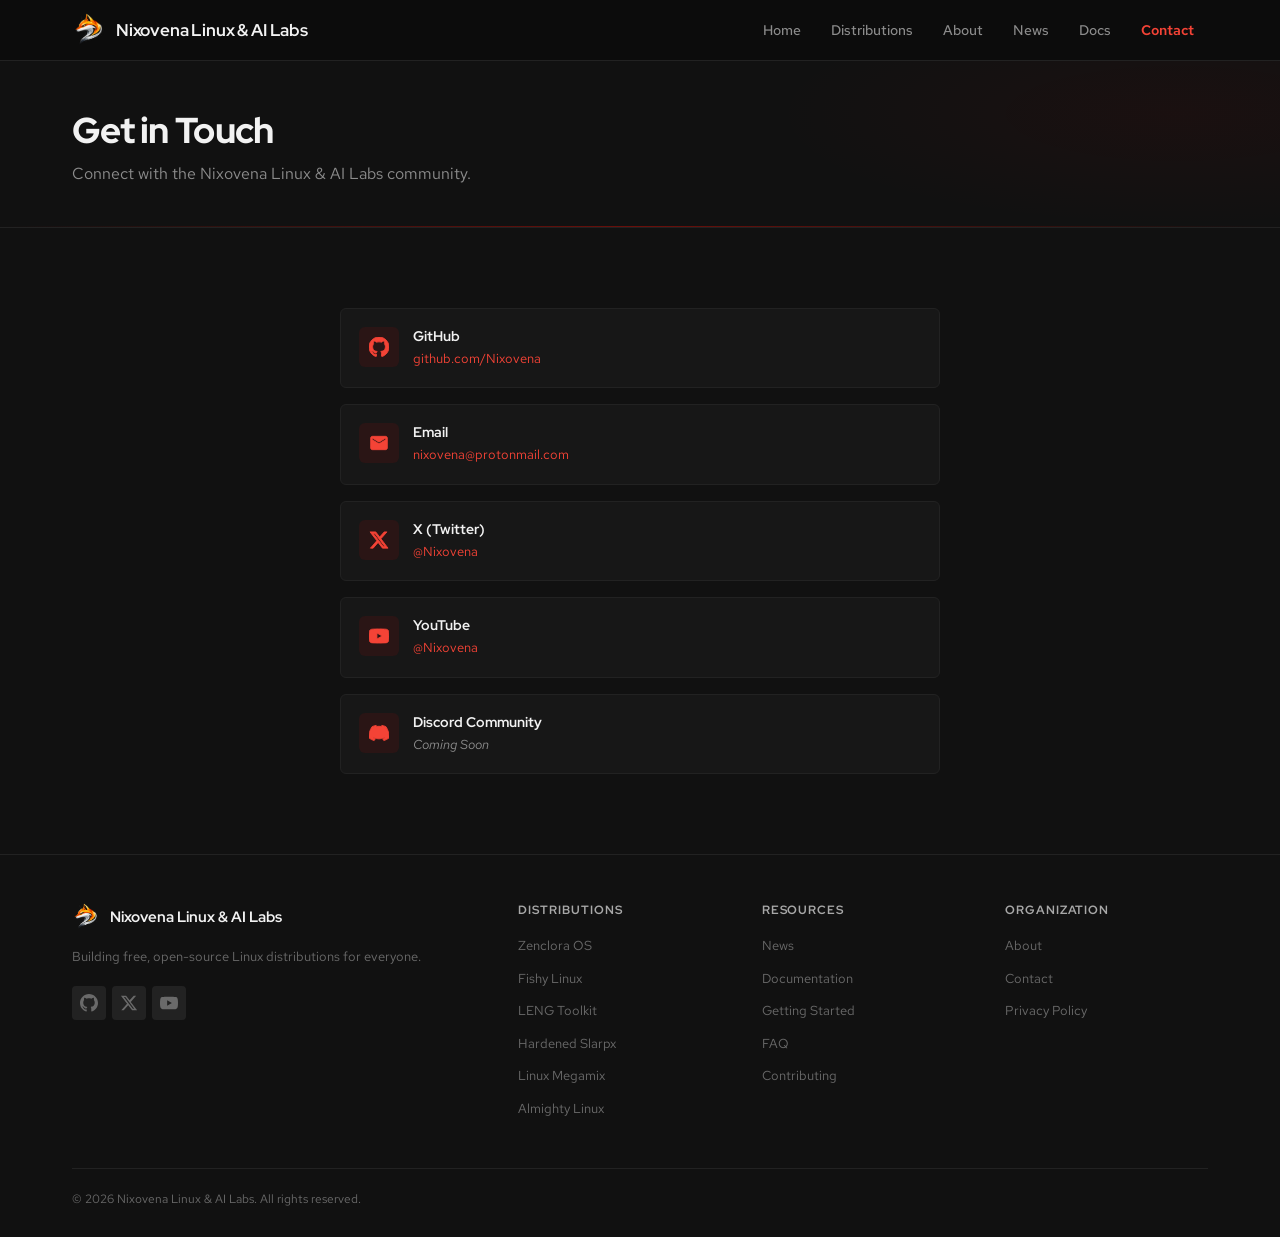
==== contact.html @ dcac1e5f "update" ====
<!DOCTYPE html>
<html lang="en">

<head>
    <meta charset="UTF-8">
    <meta name="viewport" content="width=device-width, initial-scale=1.0">
    <meta name="description"
        content="Get in touch with Nixovena Linux & AI Labs. Contact for questions, support, partnerships, or contributions.">
    <title>Contact | Nixovena Linux & AI Labs</title>
    <link rel="icon" type="image/png" href="Assets/nixovena.png">
    <link rel="shortcut icon" href="Assets/nixovena.png" type="image/png">
    <link rel="stylesheet" href="style.css">
</head>

<body>

    <!-- Navbar -->
    <nav class="navbar scrolled" id="navbar">
        <div class="navbar-inner">
            <a href="index.html" class="navbar-brand">
                <img src="Assets/nixovena.png" alt="Nixovena Labs Logo">
                <span>Nixovena Linux & AI Labs</span>
            </a>
            <ul class="navbar-links" id="navLinks">
                <li><a href="index.html">Home</a></li>
                <li><a href="index.html#distros">Distributions</a></li>
                <li><a href="index.html#about-preview">About</a></li>
                <li><a href="news.html">News</a></li>
                <li><a href="docs.html">Docs</a></li>
                <li><a href="contact.html" class="active">Contact</a></li>
            </ul>
            <button class="mobile-toggle" id="mobileToggle" aria-label="Toggle navigation">
                <span></span>
                <span></span>
                <span></span>
            </button>
        </div>
    </nav>

    <!-- Page Header -->
    <div class="page-header">
        <div class="container">
            <h1>Get in Touch</h1>
            <p>Connect with the Nixovena Linux & AI Labs community.</p>
        </div>
    </div>

    <!-- Contact Section -->
    <section class="section section-alt">
        <div class="container">
            <div class="contact-layout" style="max-width: 600px; margin: 0 auto;">
                <div class="contact-info reveal">

                    <div class="contact-method">
                        <div class="contact-method-icon"><svg width="20" height="20" viewBox="0 0 24 24"
                                fill="currentColor" stroke="none">
                                <path
                                    d="M12 0c-6.626 0-12 5.373-12 12 0 5.302 3.438 9.8 8.207 11.387.599.111.793-.261.793-.577v-2.234c-3.338.726-4.033-1.416-4.033-1.416-.546-1.387-1.333-1.756-1.333-1.756-1.089-.745.083-.729.083-.729 1.205.084 1.839 1.237 1.839 1.237 1.07 1.834 2.807 1.304 3.492.997.107-.775.418-1.305.762-1.604-2.665-.305-5.467-1.334-5.467-5.931 0-1.311.469-2.381 1.236-3.221-.124-.303-.535-1.524.117-3.176 0 0 1.008-.322 3.301 1.23.957-.266 1.983-.399 3.003-.404 1.02.005 2.047.138 3.006.404 2.291-1.552 3.297-1.23 3.297-1.23.653 1.653.242 2.874.118 3.176.77.84 1.235 1.911 1.235 3.221 0 4.609-2.807 5.624-5.479 5.921.43.372.823 1.102.823 2.222v3.293c0 .319.192.694.801.576 4.765-1.589 8.199-6.086 8.199-11.386 0-6.627-5.373-12-12-12z" />
                            </svg></div>
                        <div>
                            <h4>GitHub</h4>
                            <p><a href="https://github.com/Nixovena" target="_blank">github.com/Nixovena</a></p>
                        </div>
                    </div>

                    <div class="contact-method">
                        <div class="contact-method-icon"><svg width="20" height="20" viewBox="0 0 24 24" fill="currentColor" stroke="none">
                                <path d="M20 4H4c-1.1 0-1.99.9-1.99 2L2 18c0 1.1.9 2 2 2h16c1.1 0 2-.9 2-2V6c0-1.1-.9-2-2-2zm0 4l-8 5-8-5V6l8 5 8-5v2z"/>
                            </svg></div>
                        <div>
                            <h4>Email</h4>
                            <p><a href="mailto:nixovena@protonmail.com">nixovena@protonmail.com</a></p>
                        </div>
                    </div>

                    <div class="contact-method">
                        <div class="contact-method-icon"><svg width="20" height="20" viewBox="0 0 24 24"
                                fill="currentColor" stroke="none">
                                <path
                                    d="M18.244 2.25h3.308l-7.227 8.26 8.502 11.24H16.17l-5.214-6.817L4.99 21.75H1.68l7.73-8.835L1.254 2.25H8.08l4.713 6.231zm-1.161 17.52h1.833L7.084 4.126H5.117z" />
                            </svg></div>
                        <div>
                            <h4>X (Twitter)</h4>
                            <p><a href="https://x.com/Nixovena" target="_blank">@Nixovena</a></p>
                        </div>
                    </div>

                    <div class="contact-method">
                        <div class="contact-method-icon"><svg width="20" height="20" viewBox="0 0 24 24" fill="currentColor" stroke="none">
                                <path d="M23.498 6.186a3.016 3.016 0 0 0-2.122-2.136C19.505 3.545 12 3.545 12 3.545s-7.505 0-9.377.505A3.017 3.017 0 0 0 .502 6.186C0 8.07 0 12 0 12s0 3.93.502 5.814a3.016 3.016 0 0 0 2.122 2.136c1.871.505 9.376.505 9.376.505s7.505 0 9.377-.505a3.015 3.015 0 0 0 2.122-2.136C24 15.93 24 12 24 12s0-3.93-.502-5.814zM9.545 15.568V8.432L15.818 12l-6.273 3.568z"/>
                            </svg></div>
                        <div>
                            <h4>YouTube</h4>
                            <p><a href="https://youtube.com/@Nixovena" target="_blank">@Nixovena</a></p>
                        </div>
                    </div>

                    <div class="contact-method">
                        <div class="contact-method-icon"><svg width="20" height="20" viewBox="0 0 24 24" fill="currentColor" stroke="none">
                                <path d="M20.317 4.3698a19.7913 19.7913 0 00-4.8851-1.5152.0741.0741 0 00-.0785.0371c-.211.3753-.4447.8648-.6083 1.2495-1.8447-.2762-3.68-.2762-5.4868 0-.1636-.3933-.4058-.8742-.6177-1.2495a.077.077 0 00-.0785-.037 19.7363 19.7363 0 00-4.8852 1.515.0699.0699 0 00-.0321.0277C.5334 9.0458-.319 13.5799.0992 18.0578a.0824.0824 0 00.0312.0561c2.0528 1.5076 4.0413 2.4228 5.9929 3.0294a.0777.0777 0 00.0842-.0276c.4616-.6304.8731-1.2952 1.226-1.9942a.076.076 0 00-.0416-.1057c-.6528-.2476-1.2743-.5495-1.8722-.8923a.077.077 0 01-.0076-.1277c.1258-.0943.2517-.1923.3718-.2914a.0743.0743 0 01.0776-.0105c3.9278 1.7933 8.18 1.7933 12.0614 0a.0739.0739 0 01.0785.0095c.1202.099.246.1981.3728.2924a.077.077 0 01-.0066.1276 12.2986 12.2986 0 01-1.873.8914.0766.0766 0 00-.0407.1067c.3604.698.7719 1.3628 1.225 1.9932a.076.076 0 00.0842.0286c1.961-.6067 3.9495-1.5219 6.0023-3.0294a.077.077 0 00.0313-.0552c.5004-5.177-.8382-9.6739-3.5485-13.6604a.061.061 0 00-.0312-.0286z" />
                            </svg></div>
                        <div>
                            <h4>Discord Community</h4>
                            <p><em>Coming Soon</em></p>
                        </div>
                    </div>

                </div>
            </div>
        </div>
    </section>

    <!-- Footer -->
    <footer class="footer">
        <div class="container">
            <div class="footer-grid">
                <div class="footer-about">
                    <div class="footer-brand">
                        <img src="Assets/nixovena.png" alt="Nixovena Labs">
                        <span>Nixovena Linux & AI Labs</span>
                    </div>
                    <p>Building free, open-source Linux distributions for everyone.</p>
                    <div class="footer-social">
                        <a href="https://github.com/Nixovena" target="_blank" aria-label="GitHub"><svg width="18"
                                height="18" viewBox="0 0 24 24" fill="currentColor">
                                <path
                                    d="M12 0c-6.626 0-12 5.373-12 12 0 5.302 3.438 9.8 8.207 11.387.599.111.793-.261.793-.577v-2.234c-3.338.726-4.033-1.416-4.033-1.416-.546-1.387-1.333-1.756-1.333-1.756-1.089-.745.083-.729.083-.729 1.205.084 1.839 1.237 1.839 1.237 1.07 1.834 2.807 1.304 3.492.997.107-.775.418-1.305.762-1.604-2.665-.305-5.467-1.334-5.467-5.931 0-1.311.469-2.381 1.236-3.221-.124-.303-.535-1.524.117-3.176 0 0 1.008-.322 3.301 1.23.957-.266 1.983-.399 3.003-.404 1.02.005 2.047.138 3.006.404 2.291-1.552 3.297-1.23 3.297-1.23.653 1.653.242 2.874.118 3.176.77.84 1.235 1.911 1.235 3.221 0 4.609-2.807 5.624-5.479 5.921.43.372.823 1.102.823 2.222v3.293c0 .319.192.694.801.576 4.765-1.589 8.199-6.086 8.199-11.386 0-6.627-5.373-12-12-12z" />
                            </svg></a>
                        <a href="https://x.com/Nixovena" target="_blank" aria-label="X"><svg width="18" height="18"
                                viewBox="0 0 24 24" fill="currentColor">
                                <path
                                    d="M18.244 2.25h3.308l-7.227 8.26 8.502 11.24H16.17l-5.214-6.817L4.99 21.75H1.68l7.73-8.835L1.254 2.25H8.08l4.713 6.231zm-1.161 17.52h1.833L7.084 4.126H5.117z" />
                            </svg></a>
                        <a href="https://youtube.com/@Nixovena" target="_blank" aria-label="YouTube"><svg width="18" height="18"
                                viewBox="0 0 24 24" fill="currentColor">
                                <path d="M23.498 6.186a3.016 3.016 0 0 0-2.122-2.136C19.505 3.545 12 3.545 12 3.545s-7.505 0-9.377.505A3.017 3.017 0 0 0 .502 6.186C0 8.07 0 12 0 12s0 3.93.502 5.814a3.016 3.016 0 0 0 2.122 2.136c1.871.505 9.376.505 9.376.505s7.505 0 9.377-.505a3.015 3.015 0 0 0 2.122-2.136C24 15.93 24 12 24 12s0-3.93-.502-5.814zM9.545 15.568V8.432L15.818 12l-6.273 3.568z"/>
                            </svg></a>
                    </div>
                </div>
                <div class="footer-col">
                    <h4>Distributions</h4>
                    <ul>
                        <li><a href="index.html#distros">Zenclora OS</a></li>
                        <li><a href="index.html#distros">Fishy Linux</a></li>
                        <li><a href="index.html#distros">LENG Toolkit</a></li>
                        <li><a href="index.html#distros">Hardened Slarpx</a></li>
                        <li><a href="index.html#distros">Linux Megamix</a></li>
                        <li><a href="index.html#distros">Almighty Linux</a></li>
                    </ul>
                </div>
                <div class="footer-col">
                    <h4>Resources</h4>
                    <ul>
                        <li><a href="news.html">News</a></li>
                        <li><a href="docs.html">Documentation</a></li>
                        <li><a href="docs.html#getting-started">Getting Started</a></li>
                        <li><a href="docs.html#faq">FAQ</a></li>
                        <li><a href="docs.html#contributing">Contributing</a></li>
                    </ul>
                </div>
                <div class="footer-col">
                    <h4>Organization</h4>
                    <ul>
                        <li><a href="index.html#about-preview">About</a></li>
                        <li><a href="contact.html">Contact</a></li>
                        <li><a href="#">Privacy Policy</a></li>
                    </ul>
                </div>
            </div>
            <div class="footer-bottom">
                <span>&copy; 2026 <a href="https://nixovena.org"
                        style="color: inherit; text-decoration: none;">Nixovena Linux & AI
                        Labs</a>. All rights reserved.</span>
            </div>
        </div>
    </footer>

    <script src="script.js"></script>
</body>

</html>
---- style.css ----
@import url('https://fonts.googleapis.com/css2?family=Red+Hat+Display:wght@400;500;600;700;800;900&family=Red+Hat+Text:wght@400;500;600;700&family=Red+Hat+Mono:wght@400;500;700&display=swap');

:root {
    --color-black: #0c0c0c;
    --color-gray-950: #111111;
    --color-gray-900: #171717;
    --color-gray-850: #1c1c1c;
    --color-gray-800: #222222;
    --color-gray-700: #2e2e2e;
    --color-gray-600: #3d3d3d;
    --color-gray-500: #6a6a6a;
    --color-gray-400: #8c8c8c;
    --color-gray-300: #a8a8a8;
    --color-gray-200: #c8c8c8;
    --color-gray-100: #e0e0e0;
    --color-white: #f2f2f2;

    --color-red-800: #6b0f0a;
    --color-red-700: #8b1a10;
    --color-red-600: #c00;
    --color-red-500: #e00;
    --color-red-400: #f44336;
    --color-red-300: #ff6659;
    --color-red-200: #ff9a8d;
    --color-red-100: #2a1515;
    --color-red-50: #1e1012;

    --color-green-500: #4caf50;
    --color-green-100: #1a2e1a;

    --color-blue-500: #5c9eff;
    --color-blue-100: #141e2e;

    --color-orange-500: #ff9800;
    --color-orange-100: #2a1e0a;

    --font-heading: 'Red Hat Display', -apple-system, BlinkMacSystemFont, sans-serif;
    --font-body: 'Red Hat Text', -apple-system, BlinkMacSystemFont, sans-serif;
    --font-mono: 'Red Hat Mono', monospace;

    --radius-sm: 4px;
    --radius-md: 6px;
    --radius-lg: 10px;

    --shadow-sm: 0 1px 3px rgba(0, 0, 0, 0.4);
    --shadow-md: 0 4px 16px rgba(0, 0, 0, 0.5);
    --shadow-lg: 0 8px 32px rgba(0, 0, 0, 0.6);

    --transition-fast: 150ms ease;
    --transition-normal: 250ms ease;
    --transition-slow: 400ms ease;

    --container-max: 1200px;
    --navbar-height: 60px;
}

/* ===== RESET ===== */
*,
*::before,
*::after {
    margin: 0;
    padding: 0;
    box-sizing: border-box;
}

html {
    scroll-behavior: smooth;
    font-size: 16px;
    scrollbar-width: thin;
    scrollbar-color: var(--color-gray-600) var(--color-gray-900);
}

body {
    font-family: var(--font-body);
    color: var(--color-gray-200);
    background: var(--color-black);
    line-height: 1.6;
    -webkit-font-smoothing: antialiased;
    -moz-osx-font-smoothing: grayscale;
    overflow-x: hidden;
}

::-webkit-scrollbar { width: 8px; }
::-webkit-scrollbar-track { background: var(--color-gray-900); }
::-webkit-scrollbar-thumb { background: var(--color-gray-600); border-radius: 4px; }
::-webkit-scrollbar-thumb:hover { background: var(--color-gray-500); }

img {
    max-width: 100%;
    height: auto;
    display: block;
}

a {
    color: var(--color-red-400);
    text-decoration: none;
    transition: color var(--transition-fast);
}

a:hover {
    color: var(--color-red-300);
}

ul {
    list-style: none;
}

h1, h2, h3, h4, h5, h6 {
    font-family: var(--font-heading);
    font-weight: 700;
    line-height: 1.25;
    color: var(--color-white);
}

/* ===== LAYOUT ===== */
.container {
    max-width: var(--container-max);
    margin: 0 auto;
    padding: 0 32px;
}

/* ===== NAVBAR ===== */
.navbar {
    position: fixed;
    top: 0;
    left: 0;
    right: 0;
    z-index: 1000;
    background: rgba(12, 12, 12, 0.92);
    backdrop-filter: blur(12px);
    -webkit-backdrop-filter: blur(12px);
    border-bottom: 1px solid var(--color-gray-800);
    transition: box-shadow var(--transition-normal);
}

.navbar.scrolled {
    box-shadow: 0 2px 16px rgba(0, 0, 0, 0.6);
}

.navbar-inner {
    max-width: var(--container-max);
    margin: 0 auto;
    padding: 0 32px;
    display: flex;
    align-items: center;
    justify-content: space-between;
    height: var(--navbar-height);
}

.navbar-brand {
    display: flex;
    align-items: center;
    gap: 10px;
    text-decoration: none;
    color: var(--color-white);
}

.navbar-brand:hover {
    text-decoration: none;
    color: var(--color-white);
}

.navbar-brand img {
    width: 34px;
    height: 34px;
    border-radius: var(--radius-sm);
}

.navbar-brand span {
    font-family: var(--font-heading);
    font-size: 1.05rem;
    font-weight: 700;
    color: var(--color-white);
    letter-spacing: -0.01em;
}

.navbar-links {
    display: flex;
    align-items: center;
    gap: 2px;
}

.navbar-links a {
    display: block;
    padding: 7px 14px;
    font-family: var(--font-body);
    font-size: 0.875rem;
    font-weight: 500;
    color: var(--color-gray-400);
    text-decoration: none;
    border-radius: var(--radius-sm);
    transition: color var(--transition-fast), background var(--transition-fast);
}

.navbar-links a:hover {
    color: var(--color-white);
    background: var(--color-gray-800);
    text-decoration: none;
}

.navbar-links a.active {
    color: var(--color-red-400);
    font-weight: 600;
}

.mobile-toggle {
    display: none;
    flex-direction: column;
    gap: 5px;
    background: none;
    border: none;
    cursor: pointer;
    padding: 8px;
}

.mobile-toggle span {
    display: block;
    width: 22px;
    height: 2px;
    background: var(--color-gray-300);
    border-radius: 2px;
    transition: all var(--transition-fast);
}

/* ===== HERO ===== */
.hero {
    min-height: 560px;
    display: flex;
    align-items: center;
    position: relative;
    background: var(--color-gray-950);
    overflow: hidden;
    padding: calc(var(--navbar-height) + 72px) 0 72px;
    border-bottom: 1px solid var(--color-gray-800);
}

.hero::before {
    content: '';
    position: absolute;
    top: -20%;
    right: -5%;
    width: 50%;
    height: 140%;
    background: radial-gradient(ellipse at center, rgba(200, 0, 0, 0.07) 0%, transparent 70%);
    pointer-events: none;
}

.hero::after {
    content: '';
    position: absolute;
    bottom: 0;
    left: 0;
    width: 100%;
    height: 1px;
    background: linear-gradient(90deg, transparent, var(--color-red-800), transparent);
}

.hero-content {
    position: relative;
    z-index: 1;
    max-width: 680px;
    padding: 0 32px;
    margin: 0 auto;
}

.hero-badge {
    display: inline-flex;
    align-items: center;
    gap: 8px;
    padding: 5px 14px;
    background: var(--color-gray-800);
    border: 1px solid var(--color-gray-700);
    border-radius: var(--radius-sm);
    font-family: var(--font-body);
    font-size: 0.8rem;
    font-weight: 500;
    color: var(--color-gray-300);
    margin-bottom: 24px;
    letter-spacing: 0.02em;
}

.hero-badge .dot {
    width: 6px;
    height: 6px;
    background: var(--color-red-500);
    border-radius: 50%;
}

.hero h1 {
    font-size: clamp(2rem, 4.2vw, 3rem);
    font-weight: 800;
    color: var(--color-white);
    line-height: 1.15;
    margin-bottom: 18px;
    letter-spacing: -0.025em;
}

.hero-subtitle {
    font-size: 1.05rem;
    color: var(--color-gray-400);
    line-height: 1.65;
    margin-bottom: 32px;
    max-width: 520px;
}

.hero-actions {
    display: flex;
    align-items: center;
    gap: 12px;
    flex-wrap: wrap;
    margin-bottom: 48px;
}

.hero-stats {
    display: flex;
    align-items: center;
    gap: 40px;
    padding-top: 32px;
    border-top: 1px solid var(--color-gray-800);
}

.hero-stat-value {
    font-family: var(--font-heading);
    font-size: 1.75rem;
    font-weight: 800;
    color: var(--color-white);
}

.hero-stat-label {
    font-size: 0.8rem;
    color: var(--color-gray-500);
    margin-top: 2px;
    font-weight: 500;
}

/* ===== BUTTONS ===== */
.btn {
    display: inline-flex;
    align-items: center;
    gap: 8px;
    padding: 11px 22px;
    font-family: var(--font-body);
    font-size: 0.9rem;
    font-weight: 600;
    border-radius: var(--radius-sm);
    border: none;
    cursor: pointer;
    text-decoration: none;
    transition: all var(--transition-fast);
    line-height: 1.4;
}

.btn:hover {
    text-decoration: none;
}

.btn-primary {
    background: var(--color-red-600);
    color: #fff;
}

.btn-primary:hover {
    background: var(--color-red-500);
    color: #fff;
}

.btn-secondary {
    background: transparent;
    color: var(--color-gray-300);
    border: 1px solid var(--color-gray-600);
}

.btn-secondary:hover {
    background: var(--color-gray-800);
    border-color: var(--color-gray-500);
    color: var(--color-white);
}

.btn-outline {
    background: transparent;
    color: var(--color-red-400);
    border: 1px solid var(--color-red-600);
}

.btn-outline:hover {
    background: var(--color-red-600);
    color: #fff;
}

.btn-sm {
    padding: 7px 16px;
    font-size: 0.8125rem;
}

/* ===== SECTIONS ===== */
.section {
    padding: 80px 0;
}

.section-alt {
    background: var(--color-gray-950);
}

.section-header {
    max-width: 600px;
    margin-bottom: 48px;
}

.section-header.center {
    margin-left: auto;
    margin-right: auto;
    text-align: center;
}

.section-eyebrow {
    display: inline-block;
    font-family: var(--font-body);
    font-size: 0.75rem;
    font-weight: 600;
    color: var(--color-red-400);
    text-transform: uppercase;
    letter-spacing: 0.08em;
    margin-bottom: 10px;
}

.section-label {
    display: inline-block;
    font-family: var(--font-body);
    font-size: 0.75rem;
    font-weight: 600;
    color: var(--color-red-400);
    text-transform: uppercase;
    letter-spacing: 0.08em;
    margin-bottom: 10px;
}

.section-title {
    font-size: clamp(1.6rem, 3vw, 2.25rem);
    font-weight: 800;
    color: var(--color-white);
    letter-spacing: -0.02em;
    margin-bottom: 14px;
    line-height: 1.2;
}

.section-desc {
    font-size: 1rem;
    color: var(--color-gray-400);
    line-height: 1.7;
}

/* ===== DISTRO CARDS ===== */
.distros-grid {
    display: grid;
    grid-template-columns: repeat(3, 1fr);
    gap: 20px;
}

.distro-card {
    background: var(--color-gray-900);
    border: 1px solid var(--color-gray-800);
    border-radius: var(--radius-md);
    overflow: hidden;
    transition: border-color var(--transition-normal), box-shadow var(--transition-normal);
}

.distro-card:hover {
    border-color: var(--color-gray-600);
    box-shadow: 0 4px 24px rgba(0, 0, 0, 0.4);
}

.distro-card-screenshot {
    position: relative;
    width: 100%;
    height: 190px;
    overflow: hidden;
    border-bottom: 1px solid var(--color-gray-800);
}

.distro-card-screenshot img {
    width: 100%;
    height: 100%;
    object-fit: cover;
    transition: transform var(--transition-slow);
}

.distro-card:hover .distro-card-screenshot img {
    transform: scale(1.03);
}

.distro-card-body {
    padding: 22px;
}

.distro-card-header {
    display: flex;
    align-items: center;
    gap: 12px;
    margin-bottom: 12px;
}

.distro-card-logo {
    width: 44px;
    height: 44px;
    border-radius: var(--radius-md);
    object-fit: contain;
    background: var(--color-gray-850);
    padding: 5px;
    border: 1px solid var(--color-gray-700);
    flex-shrink: 0;
}

.distro-card-info h3 {
    font-family: var(--font-heading);
    font-size: 1.05rem;
    font-weight: 700;
    color: var(--color-white);
    margin-bottom: 2px;
}

.distro-card-tag {
    display: inline-flex;
    padding: 2px 8px;
    background: var(--color-red-100);
    color: var(--color-red-400);
    border-radius: var(--radius-sm);
    font-size: 0.65rem;
    font-weight: 600;
    text-transform: uppercase;
    letter-spacing: 0.05em;
}

.distro-card-desc {
    font-size: 0.84rem;
    color: var(--color-gray-400);
    line-height: 1.65;
    margin-bottom: 16px;
}

.distro-card-features {
    display: flex;
    flex-wrap: wrap;
    gap: 6px;
    margin-bottom: 16px;
}

.distro-feature {
    display: inline-flex;
    align-items: center;
    gap: 4px;
    padding: 3px 9px;
    background: var(--color-gray-850);
    border: 1px solid var(--color-gray-700);
    border-radius: var(--radius-sm);
    font-size: 0.72rem;
    font-weight: 500;
    color: var(--color-gray-400);
}

.distro-feature svg {
    width: 11px;
    height: 11px;
    color: var(--color-red-400);
}

.distro-card-actions {
    display: flex;
    gap: 8px;
}

.distro-card-actions .btn-primary {
    font-size: 0.78rem;
    padding: 6px 14px;
}

/* ===== ABOUT SECTION ===== */
.about-grid {
    display: grid;
    grid-template-columns: 1fr 1.4fr;
    gap: 56px;
    align-items: center;
}

.about-image {
    display: flex;
    align-items: center;
    justify-content: center;
}

.about-image img {
    width: 220px;
    height: 220px;
    object-fit: contain;
}

.about-content h2 {
    font-family: var(--font-heading);
    font-size: clamp(1.6rem, 3vw, 2.1rem);
    font-weight: 800;
    color: var(--color-white);
    margin-bottom: 18px;
    letter-spacing: -0.015em;
}

.about-content p {
    color: var(--color-gray-400);
    font-size: 0.95rem;
    line-height: 1.7;
    margin-bottom: 14px;
}

.about-values {
    display: grid;
    grid-template-columns: 1fr 1fr;
    gap: 12px;
    margin-top: 28px;
}

.about-value {
    padding: 18px;
    background: var(--color-gray-900);
    border: 1px solid var(--color-gray-800);
    border-radius: var(--radius-md);
    transition: border-color var(--transition-normal);
}

.about-value:hover {
    border-color: var(--color-gray-600);
}

.about-value-icon {
    margin-bottom: 8px;
    color: var(--color-red-400);
}

.about-value-icon svg {
    stroke: var(--color-red-400);
}

.about-value h4 {
    font-family: var(--font-heading);
    font-size: 0.9rem;
    font-weight: 700;
    color: var(--color-white);
    margin-bottom: 4px;
}

.about-value p {
    font-size: 0.78rem;
    color: var(--color-gray-500);
    margin-bottom: 0;
    line-height: 1.5;
}

/* ===== DOCS PREVIEW CARDS ===== */
.docs-grid {
    display: grid;
    grid-template-columns: repeat(3, 1fr);
    gap: 20px;
}

.docs-card {
    padding: 28px;
    background: var(--color-gray-900);
    border: 1px solid var(--color-gray-800);
    border-radius: var(--radius-md);
    transition: border-color var(--transition-normal), box-shadow var(--transition-normal);
    text-decoration: none;
    color: var(--color-white);
    display: block;
}

.docs-card:hover {
    border-color: var(--color-gray-600);
    box-shadow: var(--shadow-md);
    color: var(--color-white);
    text-decoration: none;
}

.docs-card-icon {
    width: 40px;
    height: 40px;
    display: flex;
    align-items: center;
    justify-content: center;
    background: var(--color-red-100);
    border-radius: var(--radius-md);
    margin-bottom: 16px;
    color: var(--color-red-400);
}

.docs-card h3 {
    font-family: var(--font-heading);
    font-size: 1rem;
    font-weight: 700;
    color: var(--color-white);
    margin-bottom: 8px;
}

.docs-card p {
    font-size: 0.84rem;
    color: var(--color-gray-400);
    line-height: 1.6;
    margin-bottom: 14px;
}

.docs-card-link {
    display: inline-flex;
    align-items: center;
    gap: 6px;
    font-size: 0.84rem;
    font-weight: 600;
    color: var(--color-red-400);
    transition: gap var(--transition-fast);
}

.docs-card:hover .docs-card-link {
    gap: 10px;
    text-decoration: none;
}

/* ===== CONTACT ===== */
.contact-layout {
    display: grid;
    grid-template-columns: 1fr;
    gap: 48px;
}

.contact-info {
    display: flex;
    flex-direction: column;
    gap: 16px;
}

.contact-info h2 {
    font-family: var(--font-heading);
    font-size: clamp(1.6rem, 3vw, 2.1rem);
    font-weight: 800;
    color: var(--color-white);
    margin-bottom: 8px;
}

.contact-info > p {
    color: var(--color-gray-400);
    font-size: 0.95rem;
    line-height: 1.7;
}

.contact-method {
    display: flex;
    align-items: flex-start;
    gap: 14px;
    padding: 18px;
    background: var(--color-gray-900);
    border: 1px solid var(--color-gray-800);
    border-radius: var(--radius-md);
    transition: border-color var(--transition-normal);
}

.contact-method:hover {
    border-color: var(--color-gray-600);
}

.contact-method-icon {
    width: 40px;
    height: 40px;
    display: flex;
    align-items: center;
    justify-content: center;
    background: var(--color-red-100);
    border-radius: var(--radius-md);
    flex-shrink: 0;
    color: var(--color-red-400);
}

.contact-method-icon svg {
    fill: var(--color-red-400);
    stroke: var(--color-red-400);
}

.contact-method h4 {
    font-family: var(--font-heading);
    font-size: 0.9rem;
    font-weight: 700;
    color: var(--color-white);
    margin-bottom: 3px;
}

.contact-method p {
    font-size: 0.84rem;
    color: var(--color-gray-400);
}

.contact-method p a {
    color: var(--color-red-400);
    border-bottom: none !important;
}

.contact-method p a:hover {
    color: var(--color-red-300);
    text-decoration: underline;
}

/* ===== FOOTER ===== */
.footer {
    padding: 48px 0 28px;
    background: var(--color-gray-950);
    border-top: 1px solid var(--color-gray-800);
}

.footer-grid {
    display: grid;
    grid-template-columns: 2fr 1fr 1fr 1fr;
    gap: 40px;
    margin-bottom: 40px;
}

.footer-brand {
    display: flex;
    align-items: center;
    gap: 10px;
    margin-bottom: 14px;
}

.footer-brand img {
    width: 28px;
    height: 28px;
    border-radius: var(--radius-sm);
}

.footer-brand span {
    font-family: var(--font-heading);
    font-size: 0.95rem;
    font-weight: 700;
    color: var(--color-white);
}

.footer-about p {
    font-size: 0.84rem;
    color: var(--color-gray-500);
    line-height: 1.7;
    margin-bottom: 18px;
}

.footer-social {
    display: flex;
    gap: 6px;
}

.footer-social a {
    width: 34px;
    height: 34px;
    display: flex;
    align-items: center;
    justify-content: center;
    background: var(--color-gray-800);
    border-radius: var(--radius-sm);
    color: var(--color-gray-500);
    transition: all var(--transition-fast);
    text-decoration: none;
}

.footer-social a:hover {
    background: var(--color-gray-700);
    color: var(--color-white);
    text-decoration: none;
}

.footer-col h4 {
    font-family: var(--font-heading);
    font-size: 0.75rem;
    font-weight: 700;
    text-transform: uppercase;
    letter-spacing: 0.08em;
    color: var(--color-gray-300);
    margin-bottom: 14px;
}

.footer-col ul li {
    margin-bottom: 7px;
}

.footer-col ul a {
    font-size: 0.84rem;
    color: var(--color-gray-500);
    text-decoration: none;
    transition: color var(--transition-fast);
}

.footer-col ul a:hover {
    color: var(--color-white);
    text-decoration: none;
}

.footer-bottom {
    display: flex;
    align-items: center;
    justify-content: space-between;
    padding-top: 20px;
    border-top: 1px solid var(--color-gray-800);
    font-size: 0.78rem;
    color: var(--color-gray-500);
}

/* ===== PAGE HEADER (SUB-PAGES) ===== */
.page-header {
    padding: calc(var(--navbar-height) + 48px) 0 40px;
    background: var(--color-gray-950);
    position: relative;
    border-bottom: 1px solid var(--color-gray-800);
}

.page-header::before {
    content: '';
    position: absolute;
    top: 0;
    right: 0;
    width: 40%;
    height: 100%;
    background: radial-gradient(ellipse at 80% 50%, rgba(200, 0, 0, 0.05) 0%, transparent 70%);
    pointer-events: none;
}

.page-header::after {
    content: '';
    position: absolute;
    bottom: 0;
    left: 0;
    width: 100%;
    height: 1px;
    background: linear-gradient(90deg, transparent, var(--color-red-800), transparent);
}

.page-header h1 {
    font-size: clamp(1.6rem, 3.2vw, 2.25rem);
    font-weight: 800;
    color: var(--color-white);
    margin-bottom: 8px;
    position: relative;
    letter-spacing: -0.02em;
}

.page-header p {
    font-size: 1rem;
    color: var(--color-gray-400);
    position: relative;
}

/* ===== DOCS PAGE ===== */
.docs-page-content {
    display: grid;
    grid-template-columns: 200px 1fr;
    gap: 40px;
    padding-bottom: 64px;
}

.docs-sidebar {
    position: sticky;
    top: calc(var(--navbar-height) + 20px);
    height: fit-content;
}

.docs-sidebar-nav a {
    display: block;
    padding: 7px 12px;
    border-radius: var(--radius-sm);
    color: var(--color-gray-500);
    font-size: 0.84rem;
    font-weight: 500;
    transition: all var(--transition-fast);
    border-left: 2px solid transparent;
    margin-bottom: 1px;
    text-decoration: none;
}

.docs-sidebar-nav a:hover {
    color: var(--color-red-400);
    background: var(--color-red-50);
    text-decoration: none;
}

.docs-sidebar-nav a.active {
    color: var(--color-red-400);
    background: var(--color-red-50);
    border-left-color: var(--color-red-500);
    font-weight: 600;
}

.docs-main {
    max-width: 720px;
}

.docs-main h2 {
    font-size: 1.4rem;
    font-weight: 700;
    color: var(--color-white);
    margin-bottom: 14px;
    padding-top: 28px;
    letter-spacing: -0.01em;
}

.docs-main h2:first-child {
    padding-top: 0;
}

.docs-main h3 {
    font-size: 1.05rem;
    font-weight: 600;
    margin: 22px 0 8px;
    color: var(--color-gray-200);
}

.docs-main p {
    color: var(--color-gray-400);
    margin-bottom: 14px;
    line-height: 1.75;
    font-size: 0.9rem;
}

.docs-main code {
    font-family: var(--font-mono);
    background: var(--color-gray-850);
    padding: 2px 6px;
    border-radius: 3px;
    font-size: 0.84em;
    color: var(--color-red-300);
    border: 1px solid var(--color-gray-700);
}

.docs-main pre {
    background: var(--color-gray-850);
    border: 1px solid var(--color-gray-700);
    border-radius: var(--radius-md);
    padding: 18px;
    margin-bottom: 18px;
    overflow-x: auto;
}

.docs-main pre code {
    background: none;
    border: none;
    padding: 0;
    font-size: 0.84rem;
    line-height: 1.7;
    color: var(--color-gray-200);
}

.docs-main ul,
.docs-main ol {
    color: var(--color-gray-400);
    padding-left: 22px;
    margin-bottom: 14px;
    list-style: disc;
}

.docs-main li {
    margin-bottom: 8px;
    line-height: 1.7;
    font-size: 0.9rem;
}

.docs-main a {
    color: var(--color-red-400);
}

.docs-main a:hover {
    text-decoration: underline;
}

/* ===== SCROLL ANIMATIONS ===== */
.reveal {
    opacity: 0;
    transform: translateY(20px);
    transition: opacity 0.5s ease, transform 0.5s ease;
}

.reveal.visible {
    opacity: 1;
    transform: translateY(0);
}

.reveal-delay-1 { transition-delay: 60ms; }
.reveal-delay-2 { transition-delay: 120ms; }
.reveal-delay-3 { transition-delay: 180ms; }
.reveal-delay-4 { transition-delay: 240ms; }
.reveal-delay-5 { transition-delay: 300ms; }
.reveal-delay-6 { transition-delay: 360ms; }

/* ===== NEWS CARDS ===== */
.news-list {
    display: flex;
    flex-direction: column;
    gap: 16px;
    max-width: 780px;
    margin: 0 auto;
}

.news-card {
    background: var(--color-gray-900);
    border: 1px solid var(--color-gray-800);
    border-radius: var(--radius-md);
    padding: 24px 28px;
    transition: border-color var(--transition-normal);
}

.news-card:hover {
    border-color: var(--color-gray-600);
}

.news-card-meta {
    display: flex;
    justify-content: space-between;
    align-items: center;
    margin-bottom: 10px;
}

.news-card-tag {
    display: inline-flex;
    padding: 2px 9px;
    border-radius: var(--radius-sm);
    font-size: 0.65rem;
    font-weight: 600;
    text-transform: uppercase;
    letter-spacing: 0.05em;
}

.news-card-tag.release {
    background: var(--color-green-100);
    color: var(--color-green-500);
}

.news-card-tag.featured {
    background: var(--color-blue-100);
    color: var(--color-blue-500);
}

.news-card-tag.announcement {
    background: var(--color-orange-100);
    color: var(--color-orange-500);
}

.news-card-date {
    font-family: var(--font-mono);
    font-size: 0.78rem;
    color: var(--color-gray-500);
}

.news-card h2 {
    font-family: var(--font-heading);
    font-size: 1.15rem;
    font-weight: 700;
    color: var(--color-white);
    margin-bottom: 8px;
}

.news-card p {
    font-size: 0.9rem;
    color: var(--color-gray-400);
    line-height: 1.65;
    margin-bottom: 14px;
}

.news-card .btn-outline {
    font-size: 0.78rem;
    padding: 6px 14px;
}

/* ===== GRADIENT TEXT (disabled) ===== */
.gradient-text {
    color: inherit;
}

/* ===== MODAL / LIGHTBOX ===== */
.modal {
    display: none;
    position: fixed;
    z-index: 2000;
    left: 0;
    top: 0;
    width: 100%;
    height: 100%;
    overflow: hidden;
    background-color: rgba(0, 0, 0, 0.9);
    backdrop-filter: blur(4px);
    -webkit-backdrop-filter: blur(4px);
    align-items: center;
    justify-content: center;
}

.modal-content {
    margin: auto;
    display: block;
    max-width: 90%;
    max-height: 90%;
    border-radius: var(--radius-md);
    box-shadow: var(--shadow-lg);
    animation: modalIn 0.2s ease;
}

@keyframes modalIn {
    from { opacity: 0; transform: scale(0.96); }
    to { opacity: 1; transform: scale(1); }
}

.close {
    position: absolute;
    top: 20px;
    right: 28px;
    color: var(--color-gray-300);
    font-size: 28px;
    font-weight: 700;
    cursor: pointer;
    transition: opacity var(--transition-fast);
    line-height: 1;
}

.close:hover {
    opacity: 0.6;
}

/* ===== RESPONSIVE ===== */
@media (max-width: 1024px) {
    .distros-grid {
        grid-template-columns: repeat(2, 1fr);
    }

    .about-grid {
        grid-template-columns: 1fr;
        text-align: center;
    }

    .about-image {
        justify-content: center;
    }

    .about-values {
        max-width: 460px;
        margin-left: auto;
        margin-right: auto;
    }

    .docs-grid {
        grid-template-columns: repeat(2, 1fr);
    }

    .footer-grid {
        grid-template-columns: 1fr 1fr;
    }

    .docs-page-content {
        grid-template-columns: 1fr;
    }

    .docs-sidebar {
        position: static;
    }

    .docs-sidebar-nav {
        display: flex;
        flex-wrap: wrap;
        gap: 4px;
    }

    .docs-sidebar-nav a {
        border-left: none;
        padding: 7px 12px;
        border-bottom: 2px solid transparent;
        border-radius: var(--radius-sm) var(--radius-sm) 0 0;
    }

    .docs-sidebar-nav a.active,
    .docs-sidebar-nav a:hover {
        border-left: none;
        border-bottom-color: var(--color-red-500);
    }
}

@media (max-width: 768px) {
    .container {
        padding: 0 20px;
    }

    .navbar-inner {
        padding: 0 20px;
    }

    .navbar-links {
        display: none;
        position: fixed;
        top: 0;
        left: 0;
        right: 0;
        bottom: 0;
        background: rgba(12, 12, 12, 0.98);
        flex-direction: column;
        justify-content: center;
        align-items: center;
        gap: 8px;
        z-index: 999;
    }

    .navbar-links.open {
        display: flex;
    }

    .navbar-links a {
        font-size: 1.1rem;
        padding: 12px 24px;
        color: var(--color-gray-300);
    }

    .mobile-toggle {
        display: flex;
        z-index: 1001;
    }

    .mobile-toggle.active span:nth-child(1) {
        transform: rotate(45deg) translate(5px, 5px);
    }

    .mobile-toggle.active span:nth-child(2) {
        opacity: 0;
    }

    .mobile-toggle.active span:nth-child(3) {
        transform: rotate(-45deg) translate(5px, -5px);
    }

    .hero {
        min-height: auto;
        padding: calc(var(--navbar-height) + 40px) 0 48px;
    }

    .hero h1 {
        font-size: clamp(1.65rem, 7vw, 2.25rem);
    }

    .hero-stats {
        gap: 20px;
    }

    .hero-stat-value {
        font-size: 1.4rem;
    }

    .distros-grid {
        grid-template-columns: 1fr;
    }

    .docs-grid {
        grid-template-columns: 1fr;
    }

    .about-values {
        grid-template-columns: 1fr;
    }

    .footer-grid {
        grid-template-columns: 1fr;
        gap: 28px;
    }

    .footer-bottom {
        flex-direction: column;
        gap: 8px;
        text-align: center;
    }

    .section {
        padding: 48px 0;
    }

    .page-header {
        padding: calc(var(--navbar-height) + 36px) 0 32px;
    }
}

@media (max-width: 480px) {
    .hero-actions {
        flex-direction: column;
        width: 100%;
    }

    .hero-actions .btn {
        width: 100%;
        justify-content: center;
    }

    .hero-stats {
        flex-direction: column;
        gap: 14px;
    }
}
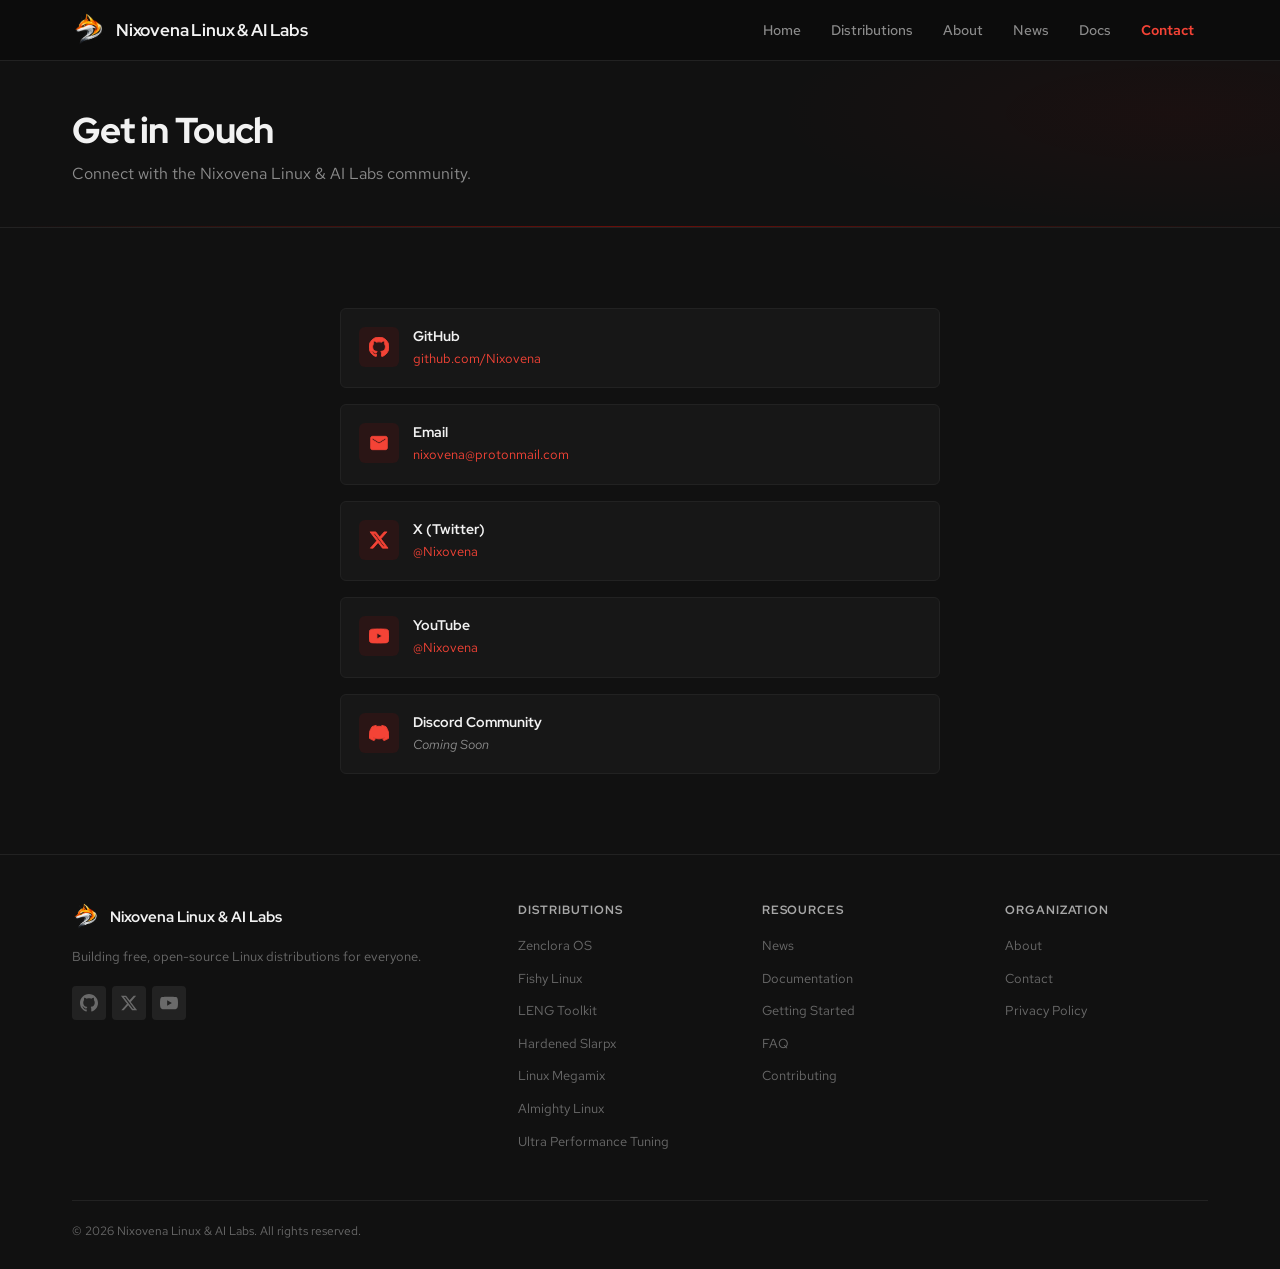
==== commit a308e997: "update" ====
--- a/contact.html
+++ b/contact.html
@@ -146,6 +146,7 @@
                         <li><a href="index.html#distros">Hardened Slarpx</a></li>
                         <li><a href="index.html#distros">Linux Megamix</a></li>
                         <li><a href="index.html#distros">Almighty Linux</a></li>
+                        <li><a href="index.html#distros">Ultra Performance Tuning</a></li>
                     </ul>
                 </div>
                 <div class="footer-col">
--- a/style.css
+++ b/style.css
@@ -451,36 +451,44 @@
 
 /* ===== DISTRO CARDS ===== */
 .distros-grid {
-    display: grid;
-    grid-template-columns: repeat(3, 1fr);
-    gap: 20px;
+    display: flex;
+    flex-direction: column;
+    gap: 24px;
 }
 
 .distro-card {
+    display: flex;
+    flex-direction: row;
     background: var(--color-gray-900);
     border: 1px solid var(--color-gray-800);
     border-radius: var(--radius-md);
     overflow: hidden;
     transition: border-color var(--transition-normal), box-shadow var(--transition-normal);
+    min-height: 240px;
 }
 
 .distro-card:hover {
     border-color: var(--color-gray-600);
-    box-shadow: 0 4px 24px rgba(0, 0, 0, 0.4);
+    box-shadow: 0 12px 40px rgba(0, 0, 0, 0.5);
 }
 
 .distro-card-screenshot {
     position: relative;
-    width: 100%;
-    height: 190px;
+    width: 360px;
+    flex-shrink: 0;
     overflow: hidden;
-    border-bottom: 1px solid var(--color-gray-800);
+    border-right: 1px solid var(--color-gray-800);
+    border-bottom: none;
+    background: var(--color-gray-950);
+    display: flex;
+    align-items: center;
+    justify-content: center;
 }
 
 .distro-card-screenshot img {
     width: 100%;
     height: 100%;
-    object-fit: cover;
+    object-fit: contain;
     transition: transform var(--transition-slow);
 }
 
@@ -488,20 +496,25 @@
     transform: scale(1.03);
 }
 
-.distro-card-body {
-    padding: 22px;
+.distro-card-content {
+    flex: 1;
+    padding: 24px;
+    display: flex;
+    flex-direction: column;
+    justify-content: space-between;
+    min-width: 0;
 }
 
 .distro-card-header {
     display: flex;
     align-items: center;
-    gap: 12px;
+    gap: 14px;
     margin-bottom: 12px;
 }
 
 .distro-card-logo {
-    width: 44px;
-    height: 44px;
+    width: 48px;
+    height: 48px;
     border-radius: var(--radius-md);
     object-fit: contain;
     background: var(--color-gray-850);
@@ -512,17 +525,19 @@
 
 .distro-card-info h3 {
     font-family: var(--font-heading);
-    font-size: 1.05rem;
+    font-size: 1.15rem;
     font-weight: 700;
     color: var(--color-white);
-    margin-bottom: 2px;
+    margin-bottom: 3px;
+    letter-spacing: -0.01em;
 }
 
 .distro-card-tag {
     display: inline-flex;
     padding: 2px 8px;
-    background: var(--color-red-100);
+    background: rgba(239, 68, 68, 0.1);
     color: var(--color-red-400);
+    border: 1px solid rgba(239, 68, 68, 0.2);
     border-radius: var(--radius-sm);
     font-size: 0.65rem;
     font-weight: 600;
@@ -531,17 +546,17 @@
 }
 
 .distro-card-desc {
-    font-size: 0.84rem;
+    font-size: 0.86rem;
     color: var(--color-gray-400);
     line-height: 1.65;
-    margin-bottom: 16px;
+    margin-bottom: 18px;
 }
 
 .distro-card-features {
     display: flex;
     flex-wrap: wrap;
     gap: 6px;
-    margin-bottom: 16px;
+    margin-bottom: 0;
 }
 
 .distro-feature {
@@ -563,14 +578,59 @@
     color: var(--color-red-400);
 }
 
+/* Specs Panel */
+.distro-card-specs {
+    width: 240px;
+    padding: 24px;
+    background: rgba(17, 17, 17, 0.4);
+    border-left: 1px solid var(--color-gray-800);
+    display: flex;
+    flex-direction: column;
+    justify-content: space-between;
+    flex-shrink: 0;
+}
+
+.specs-table {
+    display: flex;
+    flex-direction: column;
+    gap: 10px;
+}
+
+.spec-row {
+    display: flex;
+    justify-content: space-between;
+    font-size: 0.78rem;
+    border-bottom: 1px dashed var(--color-gray-800);
+    padding-bottom: 6px;
+}
+
+.spec-row:last-child {
+    border-bottom: none;
+    padding-bottom: 0;
+}
+
+.spec-label {
+    color: var(--color-gray-500);
+    font-weight: 500;
+}
+
+.spec-value {
+    color: var(--color-gray-300);
+    font-weight: 600;
+    text-align: right;
+}
+
 .distro-card-actions {
-    display: flex;
-    gap: 8px;
-}
-
-.distro-card-actions .btn-primary {
-    font-size: 0.78rem;
-    padding: 6px 14px;
+    margin-top: auto;
+}
+
+.distro-card-actions .btn {
+    width: 100%;
+    display: flex;
+    justify-content: center;
+    align-items: center;
+    font-size: 0.8rem;
+    padding: 8px 16px;
 }
 
 /* ===== ABOUT SECTION ===== */
@@ -1085,6 +1145,7 @@
 .reveal-delay-4 { transition-delay: 240ms; }
 .reveal-delay-5 { transition-delay: 300ms; }
 .reveal-delay-6 { transition-delay: 360ms; }
+.reveal-delay-7 { transition-delay: 420ms; }
 
 /* ===== NEWS CARDS ===== */
 .news-list {
@@ -1221,7 +1282,53 @@
 /* ===== RESPONSIVE ===== */
 @media (max-width: 1024px) {
     .distros-grid {
-        grid-template-columns: repeat(2, 1fr);
+        display: flex;
+        flex-direction: column;
+        gap: 24px;
+    }
+
+    .distro-card {
+        flex-direction: column;
+        min-height: auto;
+    }
+
+    .distro-card-screenshot {
+        width: 100%;
+        height: auto;
+        aspect-ratio: 16 / 9;
+        border-right: none;
+        border-bottom: 1px solid var(--color-gray-800);
+        background: var(--color-gray-950);
+        display: flex;
+        align-items: center;
+        justify-content: center;
+    }
+
+    .distro-card-specs {
+        width: 100%;
+        border-left: none;
+        border-top: 1px solid var(--color-gray-800);
+        background: rgba(17, 17, 17, 0.2);
+        flex-direction: row;
+        align-items: center;
+        gap: 20px;
+    }
+
+    .specs-table {
+        flex: 1;
+        display: grid;
+        grid-template-columns: 1fr 1fr;
+        gap: 10px 20px;
+    }
+
+    .spec-row {
+        border-bottom: 1px dashed var(--color-gray-800);
+    }
+
+    .distro-card-actions {
+        margin-top: 0;
+        width: 180px;
+        flex-shrink: 0;
     }
 
     .about-grid {
@@ -1344,7 +1451,22 @@
     }
 
     .distros-grid {
+        display: flex;
+        flex-direction: column;
+    }
+
+    .distro-card-specs {
+        flex-direction: column;
+        align-items: stretch;
+        gap: 16px;
+    }
+
+    .specs-table {
         grid-template-columns: 1fr;
+    }
+
+    .distro-card-actions {
+        width: 100%;
     }
 
     .docs-grid {
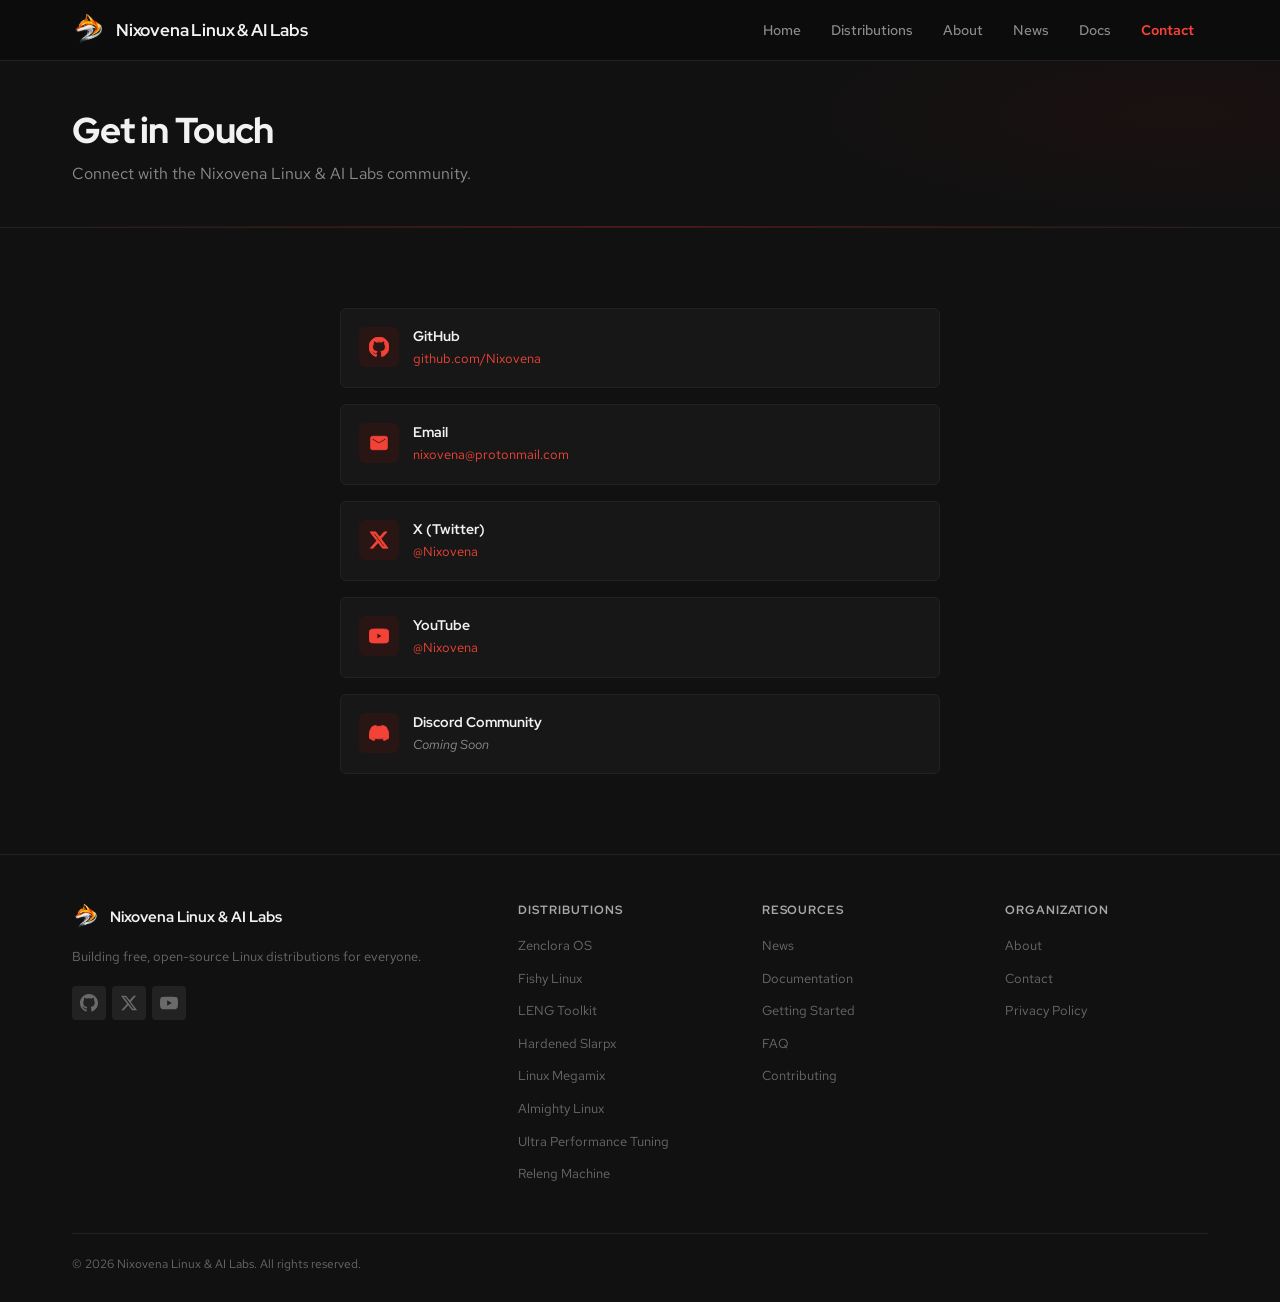
==== commit 2899225e: "Update" ====
--- a/contact.html
+++ b/contact.html
@@ -147,6 +147,7 @@
                         <li><a href="index.html#distros">Linux Megamix</a></li>
                         <li><a href="index.html#distros">Almighty Linux</a></li>
                         <li><a href="index.html#distros">Ultra Performance Tuning</a></li>
+                        <li><a href="index.html#distros">Releng Machine</a></li>
                     </ul>
                 </div>
                 <div class="footer-col">
--- a/style.css
+++ b/style.css
@@ -622,6 +622,9 @@
 
 .distro-card-actions {
     margin-top: auto;
+    display: flex;
+    flex-direction: column;
+    gap: 8px;
 }
 
 .distro-card-actions .btn {
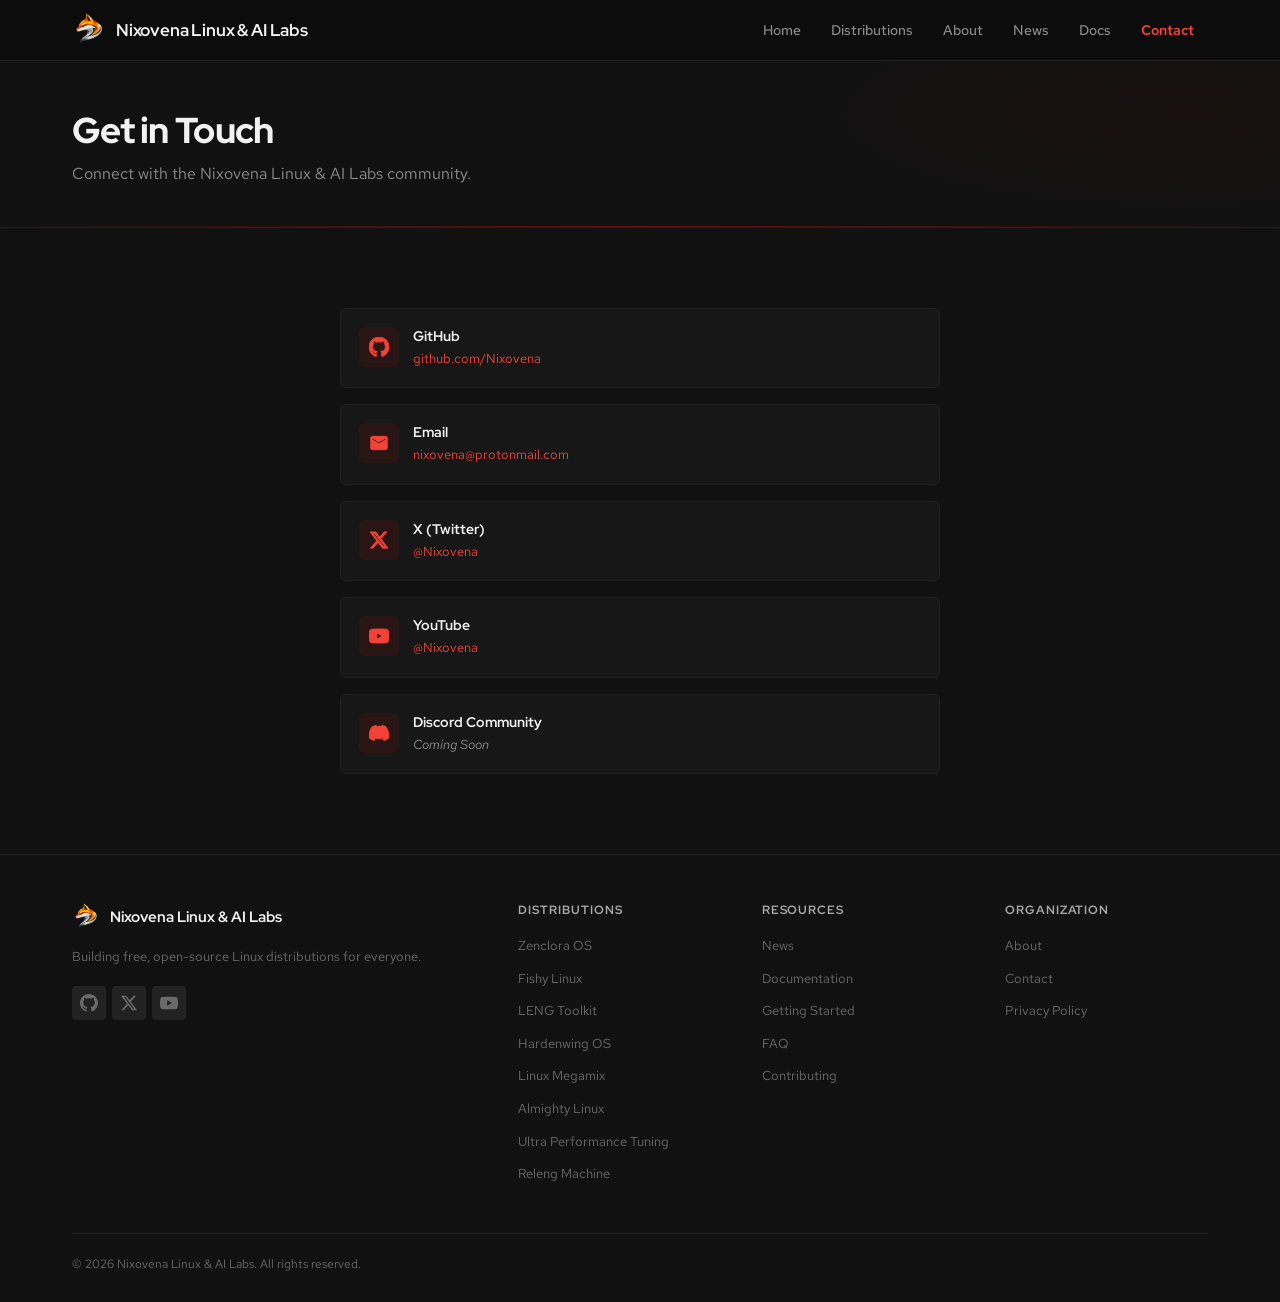
==== commit 3cd66c85: "update" ====
--- a/contact.html
+++ b/contact.html
@@ -143,7 +143,7 @@
                         <li><a href="index.html#distros">Zenclora OS</a></li>
                         <li><a href="index.html#distros">Fishy Linux</a></li>
                         <li><a href="index.html#distros">LENG Toolkit</a></li>
-                        <li><a href="index.html#distros">Hardened Slarpx</a></li>
+                        <li><a href="index.html#distros">Hardenwing OS</a></li>
                         <li><a href="index.html#distros">Linux Megamix</a></li>
                         <li><a href="index.html#distros">Almighty Linux</a></li>
                         <li><a href="index.html#distros">Ultra Performance Tuning</a></li>
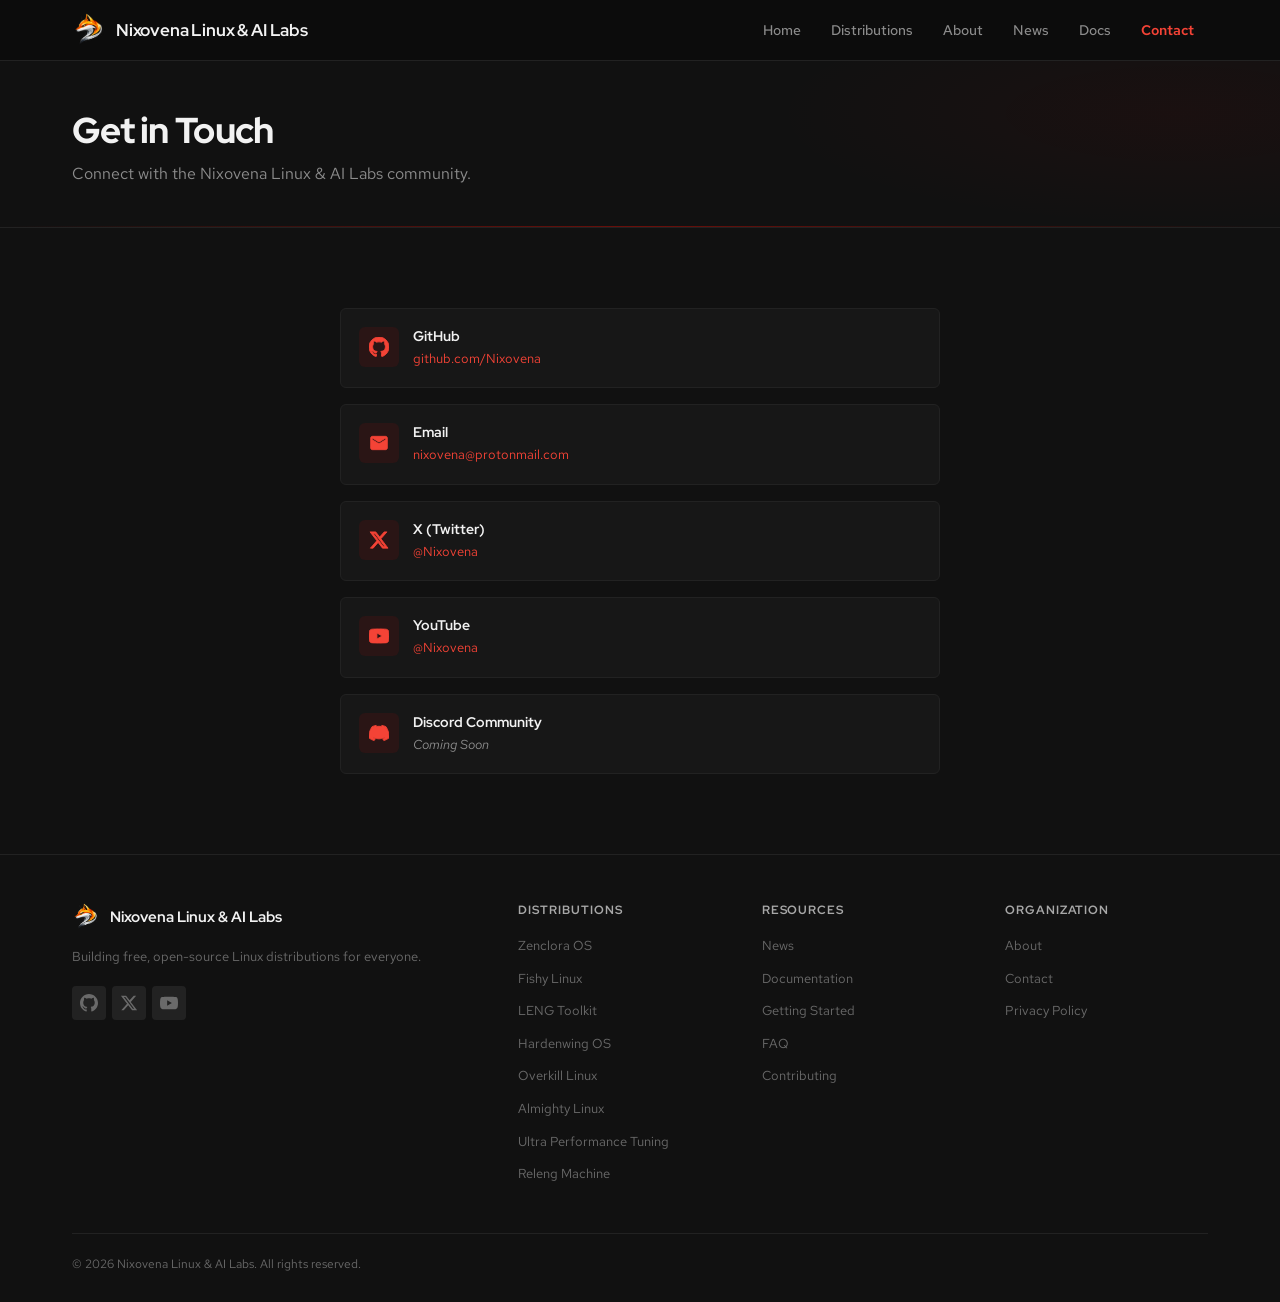
==== commit 145f96e5: "update" ====
--- a/contact.html
+++ b/contact.html
@@ -144,7 +144,7 @@
                         <li><a href="index.html#distros">Fishy Linux</a></li>
                         <li><a href="index.html#distros">LENG Toolkit</a></li>
                         <li><a href="index.html#distros">Hardenwing OS</a></li>
-                        <li><a href="index.html#distros">Linux Megamix</a></li>
+                        <li><a href="index.html#distros">Overkill Linux</a></li>
                         <li><a href="index.html#distros">Almighty Linux</a></li>
                         <li><a href="index.html#distros">Ultra Performance Tuning</a></li>
                         <li><a href="index.html#distros">Releng Machine</a></li>
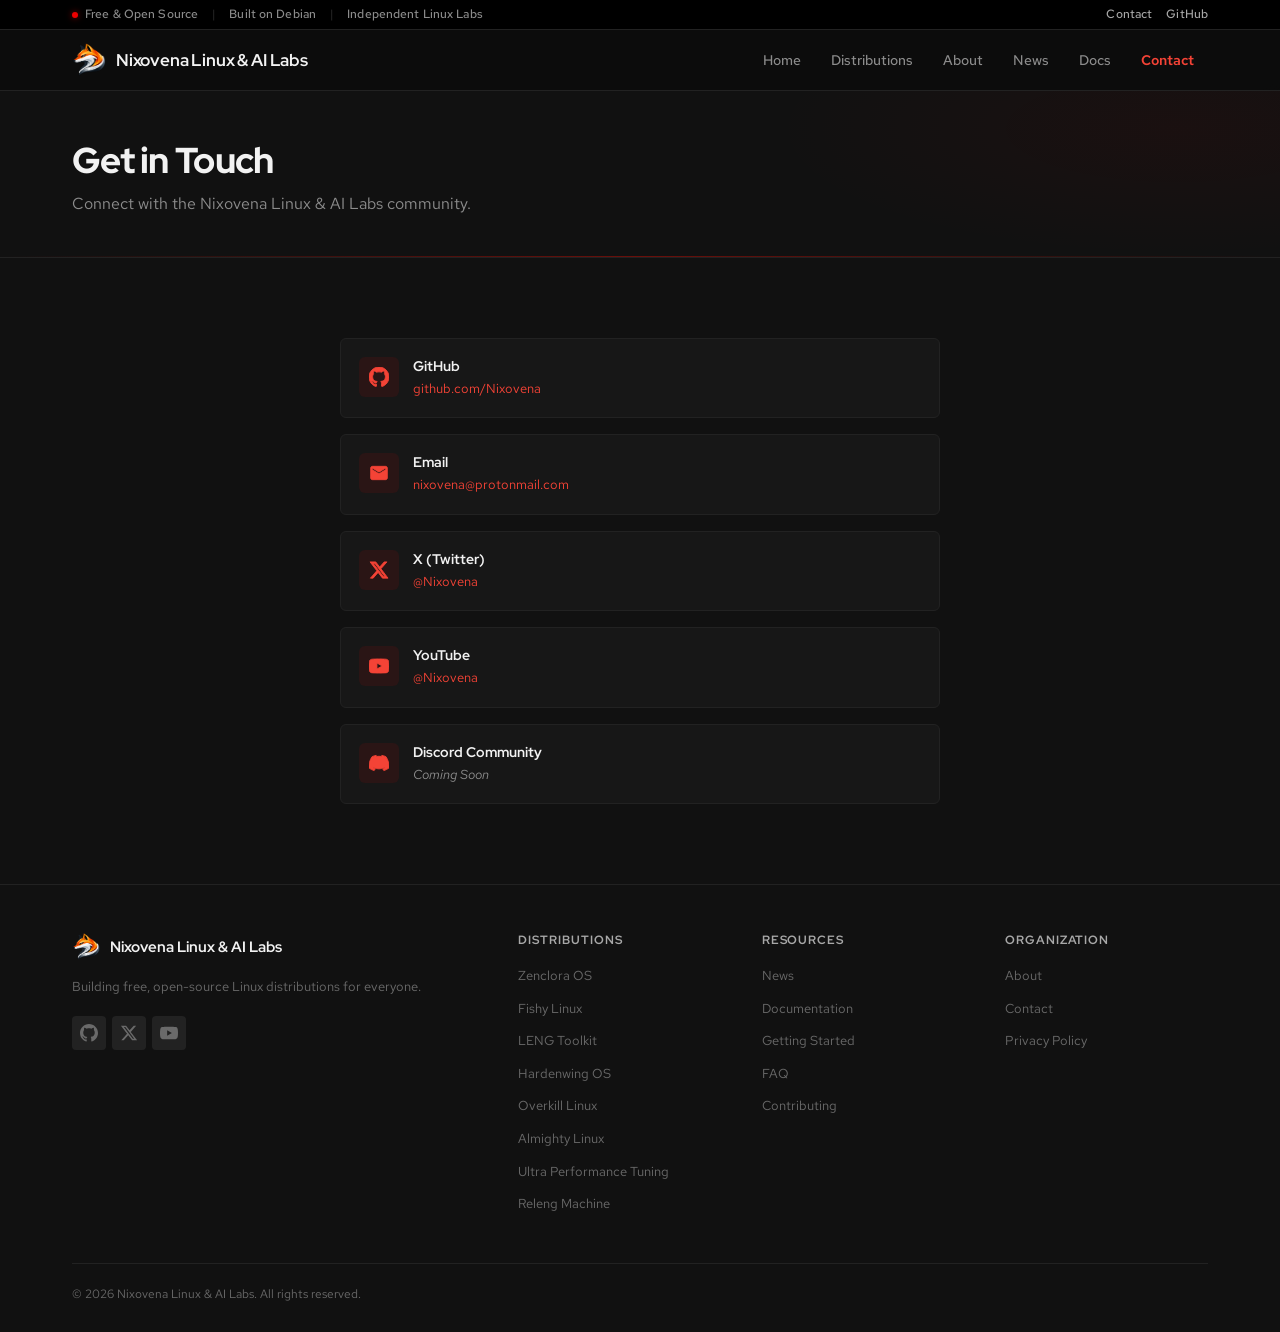
==== commit cc53e6a8: "update" ====
--- a/contact.html
+++ b/contact.html
@@ -14,6 +14,20 @@
 
 <body>
 
+    <!-- Utility Bar -->
+    <div class="utility-bar">
+        <div class="utility-bar-inner">
+            <span class="utility-item"><span class="utility-dot"></span>Free &amp; Open Source</span>
+            <span class="utility-sep">|</span>
+            <span class="utility-item">Built on Debian</span>
+            <span class="utility-sep">|</span>
+            <span class="utility-item">Independent Linux Labs</span>
+            <div class="utility-spacer"></div>
+            <a href="contact.html" class="utility-link">Contact</a>
+            <a href="https://github.com/Nixovena" target="_blank" class="utility-link">GitHub</a>
+        </div>
+    </div>
+
     <!-- Navbar -->
     <nav class="navbar scrolled" id="navbar">
         <div class="navbar-inner">
@@ -23,7 +37,7 @@
             </a>
             <ul class="navbar-links" id="navLinks">
                 <li><a href="index.html">Home</a></li>
-                <li><a href="index.html#distros">Distributions</a></li>
+                <li><a href="distros.html">Distributions</a></li>
                 <li><a href="index.html#about-preview">About</a></li>
                 <li><a href="news.html">News</a></li>
                 <li><a href="docs.html">Docs</a></li>
@@ -140,14 +154,14 @@
                 <div class="footer-col">
                     <h4>Distributions</h4>
                     <ul>
-                        <li><a href="index.html#distros">Zenclora OS</a></li>
-                        <li><a href="index.html#distros">Fishy Linux</a></li>
-                        <li><a href="index.html#distros">LENG Toolkit</a></li>
-                        <li><a href="index.html#distros">Hardenwing OS</a></li>
-                        <li><a href="index.html#distros">Overkill Linux</a></li>
-                        <li><a href="index.html#distros">Almighty Linux</a></li>
-                        <li><a href="index.html#distros">Ultra Performance Tuning</a></li>
-                        <li><a href="index.html#distros">Releng Machine</a></li>
+                        <li><a href="distros.html#zenclora">Zenclora OS</a></li>
+                        <li><a href="distros.html#fishy">Fishy Linux</a></li>
+                        <li><a href="distros.html#leng">LENG Toolkit</a></li>
+                        <li><a href="distros.html#hardenwing">Hardenwing OS</a></li>
+                        <li><a href="distros.html#overkill">Overkill Linux</a></li>
+                        <li><a href="distros.html#almighty">Almighty Linux</a></li>
+                        <li><a href="distros.html#upt">Ultra Performance Tuning</a></li>
+                        <li><a href="distros.html#releng">Releng Machine</a></li>
                     </ul>
                 </div>
                 <div class="footer-col">
--- a/style.css
+++ b/style.css
@@ -52,6 +52,7 @@
 
     --container-max: 1200px;
     --navbar-height: 60px;
+    --utility-bar-height: 30px;
 }
 
 /* ===== RESET ===== */
@@ -119,14 +120,76 @@
     padding: 0 32px;
 }
 
-/* ===== NAVBAR ===== */
-.navbar {
+/* ===== UTILITY BAR ===== */
+.utility-bar {
     position: fixed;
     top: 0;
     left: 0;
     right: 0;
+    z-index: 1001;
+    height: var(--utility-bar-height);
+    background: #000;
+    border-bottom: 1px solid var(--color-gray-800);
+    font-family: var(--font-body);
+}
+
+.utility-bar-inner {
+    max-width: var(--container-max);
+    margin: 0 auto;
+    padding: 0 32px;
+    height: 100%;
+    display: flex;
+    align-items: center;
+    gap: 14px;
+    font-size: 0.74rem;
+    color: var(--color-gray-400);
+    letter-spacing: 0.01em;
+}
+
+.utility-item {
+    display: inline-flex;
+    align-items: center;
+    gap: 7px;
+    color: var(--color-gray-400);
+    font-weight: 500;
+}
+
+.utility-dot {
+    width: 6px;
+    height: 6px;
+    border-radius: 50%;
+    background: var(--color-red-500);
+    box-shadow: 0 0 6px rgba(238, 0, 0, 0.6);
+}
+
+.utility-sep {
+    color: var(--color-gray-700);
+}
+
+.utility-spacer {
+    flex: 1;
+}
+
+.utility-link {
+    color: var(--color-gray-300);
+    text-decoration: none;
+    font-weight: 500;
+    transition: color var(--transition-fast);
+}
+
+.utility-link:hover {
+    color: var(--color-white);
+    text-decoration: none;
+}
+
+/* ===== NAVBAR ===== */
+.navbar {
+    position: fixed;
+    top: var(--utility-bar-height);
+    left: 0;
+    right: 0;
     z-index: 1000;
-    background: rgba(12, 12, 12, 0.92);
+    background: rgba(12, 12, 12, 0.94);
     backdrop-filter: blur(12px);
     -webkit-backdrop-filter: blur(12px);
     border-bottom: 1px solid var(--color-gray-800);
@@ -230,7 +293,7 @@
     position: relative;
     background: var(--color-gray-950);
     overflow: hidden;
-    padding: calc(var(--navbar-height) + 72px) 0 72px;
+    padding: calc(var(--navbar-height) + var(--utility-bar-height) + 72px) 0 72px;
     border-bottom: 1px solid var(--color-gray-800);
 }
 
@@ -967,7 +1030,7 @@
 
 /* ===== PAGE HEADER (SUB-PAGES) ===== */
 .page-header {
-    padding: calc(var(--navbar-height) + 48px) 0 40px;
+    padding: calc(var(--navbar-height) + var(--utility-bar-height) + 48px) 0 40px;
     background: var(--color-gray-950);
     position: relative;
     border-bottom: 1px solid var(--color-gray-800);
@@ -1282,6 +1345,215 @@
     opacity: 0.6;
 }
 
+/* ===== PAGE HEADER EYEBROW ===== */
+.page-header-eyebrow {
+    display: inline-block;
+    font-family: var(--font-body);
+    font-size: 0.7rem;
+    font-weight: 700;
+    color: var(--color-red-400);
+    text-transform: uppercase;
+    letter-spacing: 0.12em;
+    margin-bottom: 12px;
+    padding: 4px 10px;
+    background: rgba(239, 68, 68, 0.08);
+    border: 1px solid rgba(239, 68, 68, 0.25);
+    border-radius: var(--radius-sm);
+    position: relative;
+}
+
+/* ===== CAPABILITIES STRIP ===== */
+.capabilities-strip {
+    padding: 36px 0;
+    background: var(--color-black);
+    border-bottom: 1px solid var(--color-gray-800);
+}
+
+.capabilities-grid {
+    display: grid;
+    grid-template-columns: repeat(4, 1fr);
+    gap: 32px;
+}
+
+.capability {
+    display: flex;
+    flex-direction: column;
+    gap: 6px;
+}
+
+.capability-icon {
+    width: 36px;
+    height: 36px;
+    display: flex;
+    align-items: center;
+    justify-content: center;
+    background: var(--color-red-100);
+    border: 1px solid rgba(239, 68, 68, 0.2);
+    border-radius: var(--radius-sm);
+    color: var(--color-red-400);
+    margin-bottom: 4px;
+}
+
+.capability h4 {
+    font-family: var(--font-heading);
+    font-size: 0.92rem;
+    font-weight: 700;
+    color: var(--color-white);
+    letter-spacing: -0.005em;
+}
+
+.capability p {
+    font-size: 0.8rem;
+    color: var(--color-gray-500);
+    line-height: 1.55;
+    margin: 0;
+}
+
+/* ===== PORTFOLIO GRID ===== */
+.portfolio-grid {
+    display: grid;
+    grid-template-columns: repeat(4, 1fr);
+    gap: 16px;
+    margin-bottom: 36px;
+}
+
+.portfolio-card {
+    display: flex;
+    flex-direction: column;
+    padding: 22px;
+    background: var(--color-gray-900);
+    border: 1px solid var(--color-gray-800);
+    border-radius: var(--radius-md);
+    transition: border-color var(--transition-normal), background var(--transition-normal), transform var(--transition-fast);
+    text-decoration: none;
+    color: var(--color-white);
+    position: relative;
+    overflow: hidden;
+}
+
+.portfolio-card::before {
+    content: '';
+    position: absolute;
+    top: 0;
+    left: 0;
+    width: 100%;
+    height: 2px;
+    background: linear-gradient(90deg, var(--color-red-700), transparent);
+    opacity: 0;
+    transition: opacity var(--transition-normal);
+}
+
+.portfolio-card:hover {
+    border-color: var(--color-red-700);
+    background: var(--color-gray-850);
+    text-decoration: none;
+    color: var(--color-white);
+    transform: translateY(-2px);
+}
+
+.portfolio-card:hover::before {
+    opacity: 1;
+}
+
+.portfolio-card-head {
+    display: flex;
+    align-items: center;
+    justify-content: space-between;
+    margin-bottom: 14px;
+}
+
+.portfolio-card-head img {
+    width: 38px;
+    height: 38px;
+    border-radius: var(--radius-sm);
+    background: var(--color-gray-850);
+    padding: 4px;
+    border: 1px solid var(--color-gray-700);
+    object-fit: contain;
+}
+
+.portfolio-tag {
+    display: inline-flex;
+    padding: 2px 8px;
+    background: var(--color-gray-850);
+    color: var(--color-gray-300);
+    border: 1px solid var(--color-gray-700);
+    border-radius: var(--radius-sm);
+    font-size: 0.62rem;
+    font-weight: 600;
+    text-transform: uppercase;
+    letter-spacing: 0.06em;
+}
+
+.portfolio-card h3 {
+    font-family: var(--font-heading);
+    font-size: 1rem;
+    font-weight: 700;
+    color: var(--color-white);
+    margin-bottom: 6px;
+    letter-spacing: -0.01em;
+}
+
+.portfolio-card p {
+    font-size: 0.8rem;
+    color: var(--color-gray-400);
+    line-height: 1.55;
+    margin-bottom: 16px;
+    flex: 1;
+}
+
+.portfolio-link {
+    display: inline-flex;
+    align-items: center;
+    gap: 6px;
+    font-size: 0.78rem;
+    font-weight: 600;
+    color: var(--color-red-400);
+    transition: gap var(--transition-fast);
+}
+
+.portfolio-card:hover .portfolio-link {
+    gap: 10px;
+    color: var(--color-red-300);
+}
+
+.portfolio-cta {
+    text-align: center;
+}
+
+/* ===== CATALOG INDEX (distros page) ===== */
+.catalog-index {
+    display: flex;
+    flex-wrap: wrap;
+    gap: 8px;
+    padding: 14px 18px;
+    background: var(--color-gray-900);
+    border: 1px solid var(--color-gray-800);
+    border-radius: var(--radius-md);
+}
+
+.catalog-index a {
+    display: inline-flex;
+    align-items: center;
+    padding: 6px 12px;
+    font-family: var(--font-body);
+    font-size: 0.8rem;
+    font-weight: 500;
+    color: var(--color-gray-300);
+    background: var(--color-gray-850);
+    border: 1px solid var(--color-gray-700);
+    border-radius: var(--radius-sm);
+    text-decoration: none;
+    transition: all var(--transition-fast);
+}
+
+.catalog-index a:hover {
+    background: var(--color-red-100);
+    border-color: var(--color-red-700);
+    color: var(--color-red-300);
+    text-decoration: none;
+}
+
 /* ===== RESPONSIVE ===== */
 @media (max-width: 1024px) {
     .distros-grid {
@@ -1353,6 +1625,15 @@
         grid-template-columns: repeat(2, 1fr);
     }
 
+    .portfolio-grid {
+        grid-template-columns: repeat(2, 1fr);
+    }
+
+    .capabilities-grid {
+        grid-template-columns: repeat(2, 1fr);
+        gap: 24px;
+    }
+
     .footer-grid {
         grid-template-columns: 1fr 1fr;
     }
@@ -1390,8 +1671,33 @@
         padding: 0 20px;
     }
 
+    .utility-bar {
+        display: none;
+    }
+
+    .navbar {
+        top: 0;
+    }
+
+    .hero {
+        padding-top: calc(var(--navbar-height) + 40px);
+    }
+
+    .page-header {
+        padding-top: calc(var(--navbar-height) + 36px);
+    }
+
     .navbar-inner {
         padding: 0 20px;
+    }
+
+    .portfolio-grid {
+        grid-template-columns: 1fr;
+    }
+
+    .capabilities-grid {
+        grid-template-columns: 1fr 1fr;
+        gap: 20px;
     }
 
     .navbar-links {
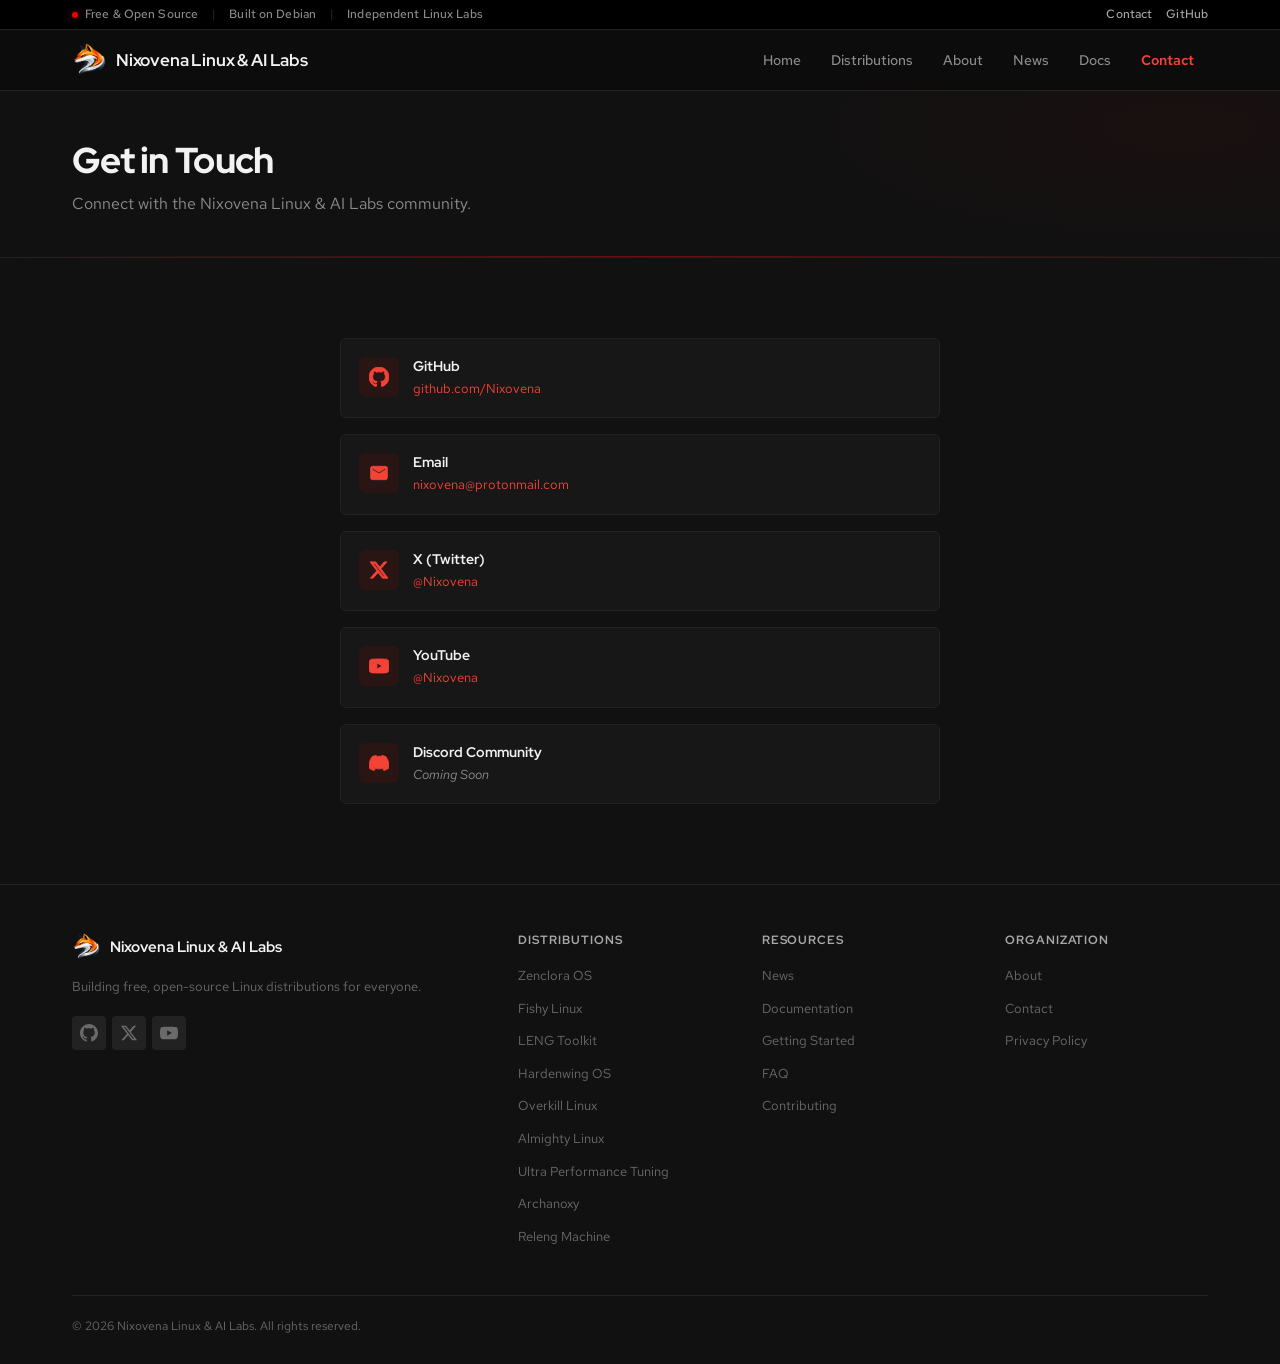
==== commit c49f4741: "update" ====
--- a/contact.html
+++ b/contact.html
@@ -161,6 +161,7 @@
                         <li><a href="distros.html#overkill">Overkill Linux</a></li>
                         <li><a href="distros.html#almighty">Almighty Linux</a></li>
                         <li><a href="distros.html#upt">Ultra Performance Tuning</a></li>
+                        <li><a href="distros.html#archanoxy">Archanoxy</a></li>
                         <li><a href="distros.html#releng">Releng Machine</a></li>
                     </ul>
                 </div>
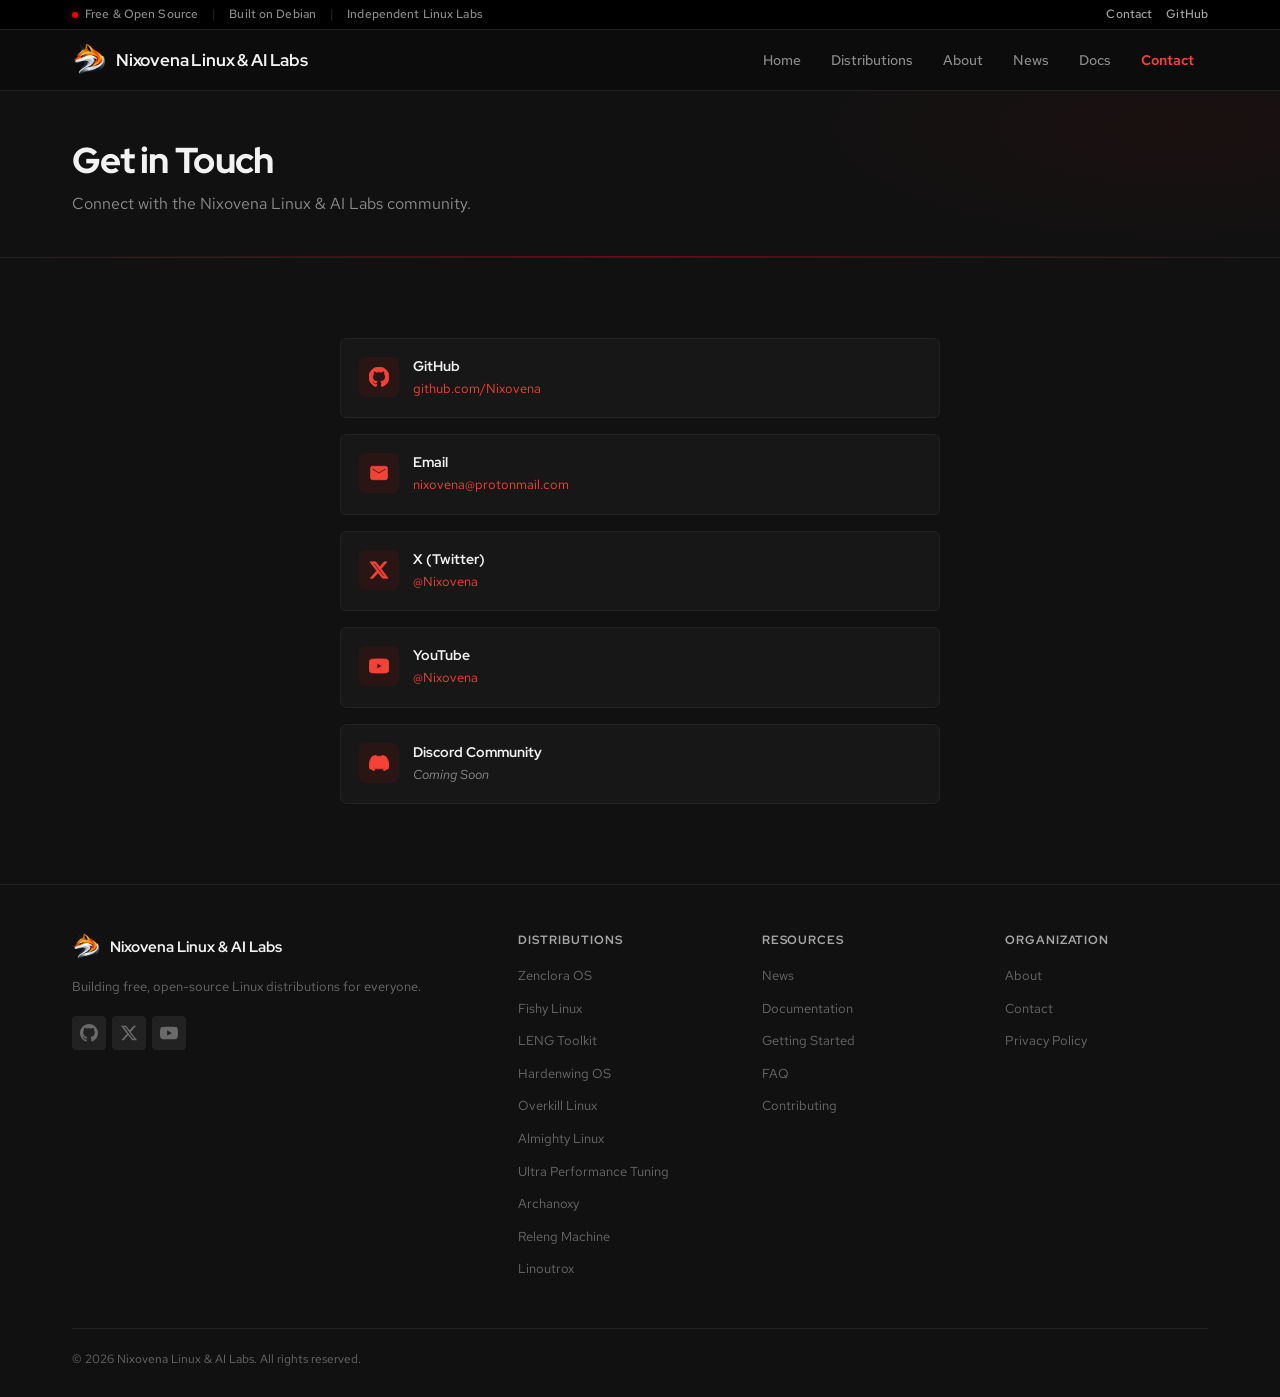
==== commit a5520633: "upload" ====
--- a/contact.html
+++ b/contact.html
@@ -163,6 +163,7 @@
                         <li><a href="distros.html#upt">Ultra Performance Tuning</a></li>
                         <li><a href="distros.html#archanoxy">Archanoxy</a></li>
                         <li><a href="distros.html#releng">Releng Machine</a></li>
+                        <li><a href="distros.html#linoutrox">Linoutrox</a></li>
                     </ul>
                 </div>
                 <div class="footer-col">
